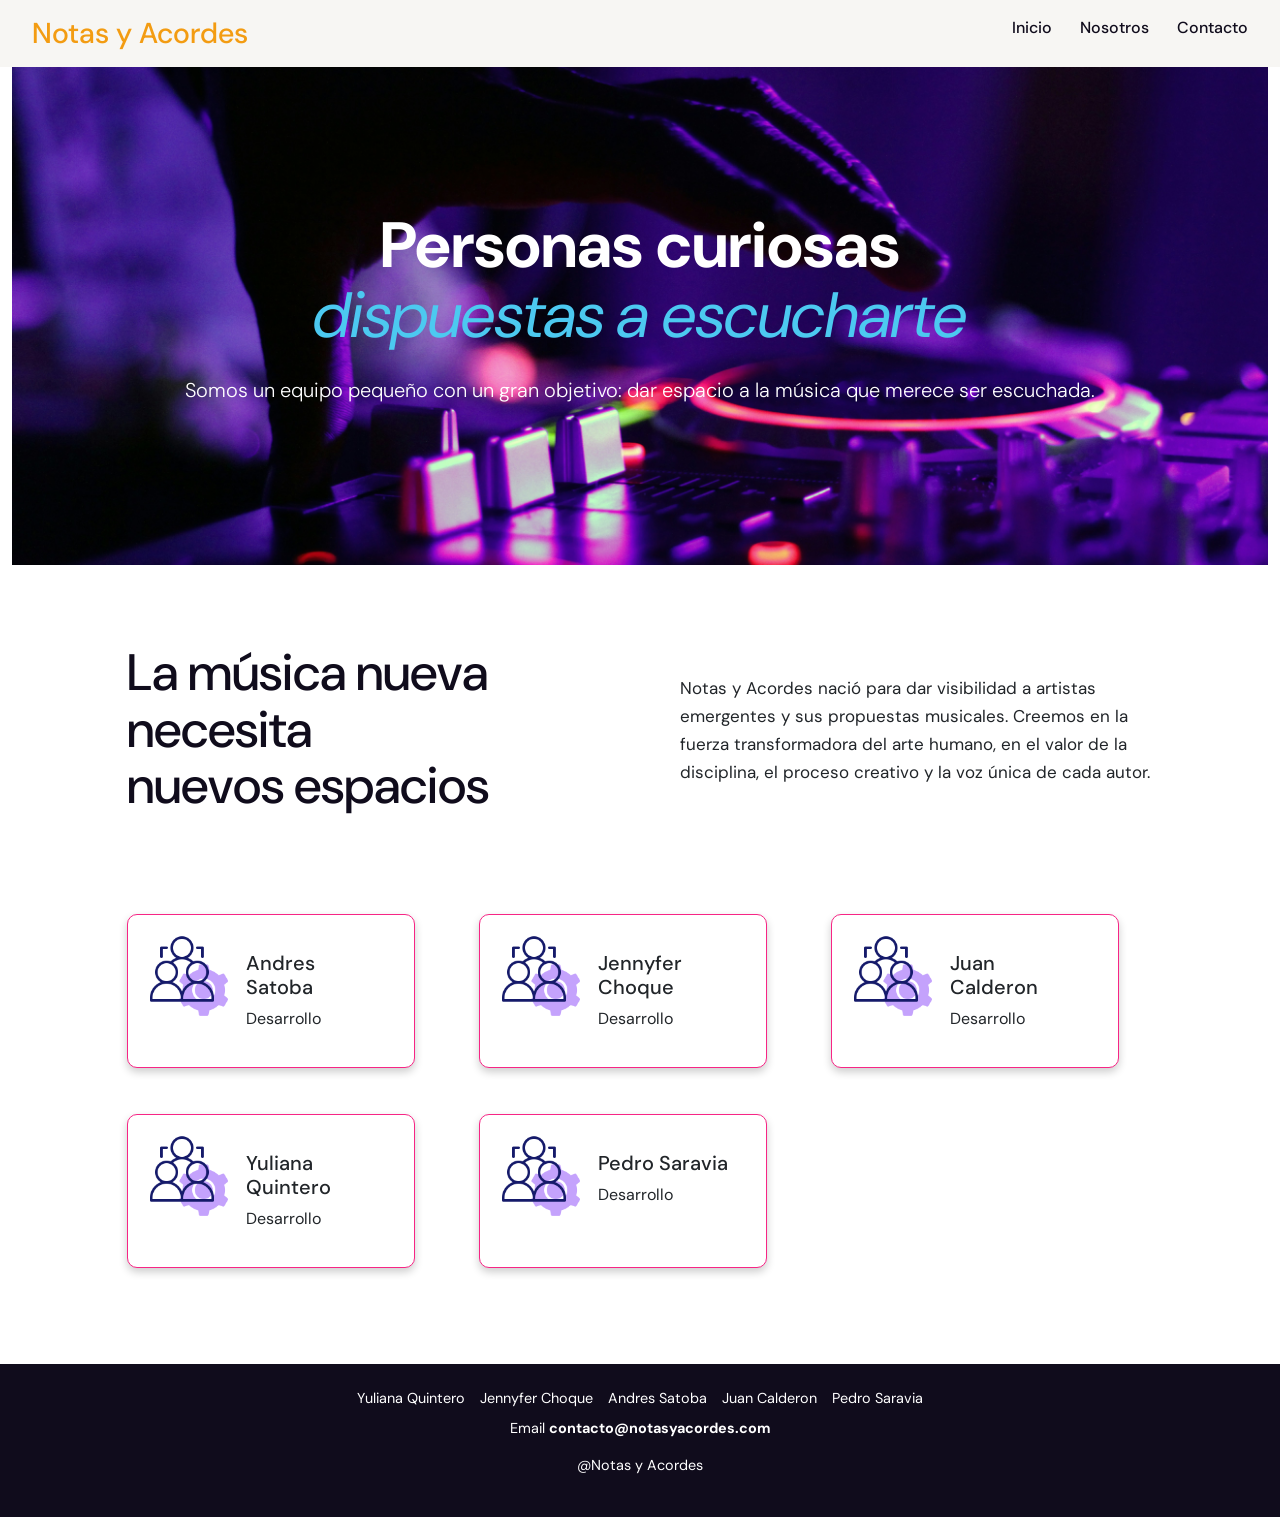
==== pages/About.html @ 83517aec "actualiza cambios seccion nosotros" ====
<!DOCTYPE html>
<html lang="es">

<head>
    <meta charset="UTF-8">
    <meta name="viewport" content="width=device-width, initial-scale=1.0">
    <link href="https://cdn.jsdelivr.net/npm/bootstrap@5.3.8/dist/css/bootstrap.min.css" rel="stylesheet" integrity="sha384-sRIl4kxILFvY47J16cr9ZwB07vP4J8+LH7qKQnuqkuIAvNWLzeN8tE5YBujZqJLB" crossorigin="anonymous">
    <link rel="preconnect" href="https://fonts.googleapis.com">
    <link rel="preconnect" href="https://fonts.gstatic.com" crossorigin>
    <link href="https://fonts.googleapis.com/css2?family=DM+Sans:ital,opsz,wght@0,9..40,100..1000;1,9..40,100..1000&family=Inter:ital,opsz,wght@0,14..32,100..900;1,14..32,100..900&display=swap" rel="stylesheet">
    <link rel="stylesheet" href="/style/about.css">
    <title>Notas y Acordes | Nosotros</title>
</head>

<body>
    <header>
        <h1>Notas y Acordes</h1>
        <nav>
            <a href="../index.html">Inicio</a>
            <a href="About.html">Nosotros</a>
            <a href="Contact.html">Contacto</a>
        </nav>

    </header>

    <main class="container-fluid">

        <section id="container-1" class="position-relative overflow-hidden d-flex align-items-center justify-content-center">

            <img
                src="/img/marcela-laskoski-YrtFlrLo2DQ-unsplash.jpg"
                class="img-fluid w-100 h-100 object-fit-cover position-absolute top-0 start-0" alt="Consola de DJ">
            <div class="position-relative text-white text-center p-4">

                <h2 class="display-4 fw-bold">
                    Personas curiosas <br>
                    <em class="fw-normal">dispuestas a escucharte</em>
                </h2>

                <p class="lead mt-4">
                    Somos un equipo pequeño con un gran objetivo:
                    dar espacio a la música que merece ser escuchada.
                </p>

            </div>

        </section>
        <section id="container-2">
            <div class="container-2-title">

                <h2>
                    La música nueva <br>
                    necesita <br>
                    nuevos espacios
                </h2>

            </div>

            <div>

                <p>
                    Notas y Acordes nació para dar visibilidad a artistas emergentes y sus propuestas musicales.
                    Creemos en la fuerza transformadora del arte humano, en el valor de la disciplina, 
                    el proceso creativo y la voz única de cada autor. 

                </p>

            </div>

        </section>

        <section id="container-cards">
            <div class="card mb-3" style="width: 18rem">
                <div class="row g-0">
                    <div class="col-md-4">
                    <img src="/img/teamwork_4849423.png" class="img-fluid rounded-start" alt="...">
                    </div>
                    <div class="col-md-8">
                    <div class="card-body">
                        <h5 class="card-title">Andres Satoba</h5>
                        <p class="card-text">Desarrollo</p>
                    </div>
                    </div>
                </div>
            </div>

            <div class="card mb-3" style="width: 18rem ">
                <div class="row g-0">
                    <div class="col-md-4">
                    <img src="/img/teamwork_4849423.png" class="img-fluid rounded-start" alt="...">
                    </div>
                    <div class="col-md-8">
                    <div class="card-body">
                        <h5 class="card-title">Jennyfer Choque</h5>
                        <p class="card-text">Desarrollo</p>
                    </div>
                    </div>
                </div>
            </div>

            <div class="card mb-3" style="width: 18rem">
                <div class="row g-0">
                    <div class="col-md-4">
                    <img src="/img/teamwork_4849423.png" class="img-fluid rounded-start" alt="...">
                    </div>
                    <div class="col-md-8">
                    <div class="card-body">
                        <h5 class="card-title">Juan Calderon</h5>
                        <p class="card-text">Desarrollo</p>
                    </div>
                    </div>
                </div>
            </div>

            <div class="card mb-3" style="width: 18rem">
                <div class="row g-0">
                    <div class="col-md-4">
                    <img src="/img/teamwork_4849423.png" class="img-fluid rounded-start" alt="...">
                    </div>
                    <div class="col-md-8">
                    <div class="card-body">
                        <h5 class="card-title">Yuliana Quintero</h5>
                        <p class="card-text">Desarrollo</p>
                    </div>
                    </div>
                </div>
            </div>

            <div class="card mb-3" style="width: 18rem">
                <div class="row g-0">
                    <div class="col-md-4">
                    <img src="/img/teamwork_4849423.png" class="img-fluid rounded-start" alt="...">
                    </div>
                    <div class="col-md-8">
                    <div class="card-body">
                        <h5 class="card-title">Pedro Saravia</h5>
                        <p class="card-text">Desarrollo</p>
                    </div>
                    </div>
                </div>
            </div>
        </section>

    </main>

    <footer>
        <ul>
            <li>Yuliana Quintero</li>
            <li>Jennyfer Choque</li>
            <li>Andres Satoba</li>
            <li>Juan Calderon</li>
            <li>Pedro Saravia</li>
        </ul>

        <p>
            Email
            <strong>contacto@notasyacordes.com</strong>
        </p>

        <p>
            @Notas y Acordes
        </p>

    </footer>

</body>

</html>
---- style/about.css ----
:root {

    --neon-pink: #f72585;
    --vivid-royal: #3a0ca3;
    --sky-aqua: #4cc9f0;
    --ink: #100c1c;
    --line: rgba(16, 12, 28, 0.14);
}


* {
    box-sizing: border-box;
}

body {
    min-height: 75vh;
    min-width: 320px;
    margin: 0;
    font-family:"DM Sans", sans-serif;
}

header {
    background: rgba(247, 245, 242, 0.9);
    padding: 1rem 2rem;
    display: flex;
    justify-content: space-between;
    position: sticky;
    top: 0;
    z-index: 100;
}

header h1 {
    margin: 0;
    font-size: 1.8rem;
    color: #f39c12;
}

nav a {
    color: var(--ink);
    text-decoration: none;
    margin-left: 1.5rem;
    font-weight: 500;
    transition: color 0.3s ease;
}

nav a:hover {
    color: var(--neon-pink);
}


nav a:focus-visible {
    outline: 2px solid var(--neon-pink);
    outline-offset: 4px;
}

#container-1 {
    display: flex;
    flex-direction: column;
    justify-content: center;
    padding: 120px clamp(24px, 9vw, 145px);
    background-color: var(--vivid-royal);
}

#container-1 h2 {
    margin-top: 0;
    font-size: clamp(2rem, 5vw, 4rem);
    line-height: 1.1;
}

#container-1 h2 em {
    color: var(--sky-aqua);
}

#container-2 {
    display: grid;
    grid-template-columns: 1fr 1fr;
    gap: 80px;
    padding: 80px clamp(24px, 9vw, 145px);
    margin-bottom: 20px;
    align-items: center;
}

#container-2 h2 {
    margin: 0;
    color: var(--ink);
    font-size: clamp(2rem, 4vw, 3.5rem);
    line-height: 1.1;
}

#container-2 p {
    max-width: 650px;
    margin: 0;
    font-size: 17px;
    line-height: 1.65;
}

#container-cards {
    display: grid;
    grid-template-columns: repeat(3, 1fr);
    gap: 30px;
    padding: 0 clamp(24px, 9vw, 145px);
    margin-bottom: 80px;
}

.card {
    border-radius: 10px;
    border-color: var(--neon-pink);
    box-shadow: 0 4px 8px rgba(0, 0, 0, 0.2);
    padding: 20px;
    width: 100%;
}


footer {
    background-color: var(--ink);
    text-align: center;
    padding: 1.5rem;
    font-size: 0.9rem;
    color: #ffffff;
}


footer ul {
    list-style: none;
    padding: 0;
    margin: 0 0 0.5rem;
    display: flex;
    justify-content: center;
    flex-wrap: wrap;
    gap: 15px;
}


@media (max-width: 900px) {


    #container-cards {
        grid-template-columns: repeat(2, 1fr);
    }


    #container-2 {
        gap: 40px;
    }
}


@media (max-width: 600px) {


    header {
        flex-direction: column;

        align-items: center;

        gap: 1rem;

        padding: 1rem;
    }


    nav a {
        margin-left: 0.5rem;
        margin-right: 0.5rem;
    }

   
    #container-2 {
        grid-template-columns: 1fr;

        gap: 30px;

        padding-top: 60px;
        padding-bottom: 60px;
    }

    #container-cards {
        grid-template-columns: 1fr;
        padding-left: 24px;
        padding-right: 24px;
    }

    #container-1 {
        padding-top: 80px;
        padding-bottom: 80px;
    }

    footer ul {
        flex-direction: column;
        align-items: center;
        gap: 8px;
    }
}
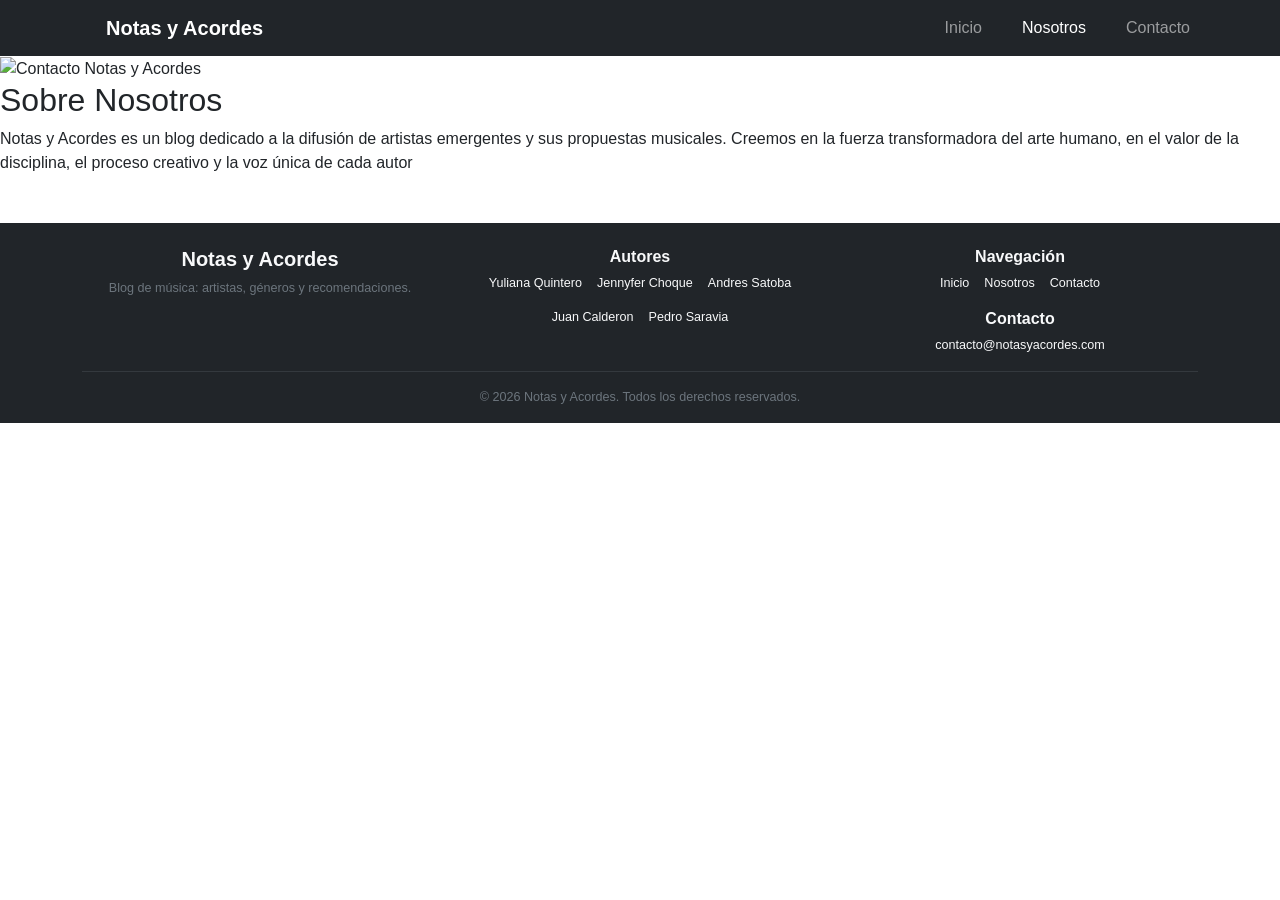
==== commit 183a1bc8: "Navbar y footer con Bootstrap en las tres paginas" ====
--- a/pages/About.html
+++ b/pages/About.html
@@ -1,169 +1,96 @@
 <!DOCTYPE html>
-<html lang="es">
+<html lang="en">
 
 <head>
     <meta charset="UTF-8">
     <meta name="viewport" content="width=device-width, initial-scale=1.0">
-    <link href="https://cdn.jsdelivr.net/npm/bootstrap@5.3.8/dist/css/bootstrap.min.css" rel="stylesheet" integrity="sha384-sRIl4kxILFvY47J16cr9ZwB07vP4J8+LH7qKQnuqkuIAvNWLzeN8tE5YBujZqJLB" crossorigin="anonymous">
-    <link rel="preconnect" href="https://fonts.googleapis.com">
-    <link rel="preconnect" href="https://fonts.gstatic.com" crossorigin>
-    <link href="https://fonts.googleapis.com/css2?family=DM+Sans:ital,opsz,wght@0,9..40,100..1000;1,9..40,100..1000&family=Inter:ital,opsz,wght@0,14..32,100..900;1,14..32,100..900&display=swap" rel="stylesheet">
-    <link rel="stylesheet" href="/style/about.css">
+    <link href="https://cdn.jsdelivr.net/npm/bootstrap@5.3.8/dist/css/bootstrap.min.css" rel="stylesheet"
+        integrity="sha384-sRIl4kxILFvY47J16cr9ZwB07vP4J8+LH7qKQnuqkuIAvNWLzeN8tE5YBujZqJLB" crossorigin="anonymous">
+    <link rel="stylesheet" href="../style/about.css">
     <title>Notas y Acordes | Nosotros</title>
 </head>
 
 <body>
-    <header>
-        <h1>Notas y Acordes</h1>
-        <nav>
-            <a href="../index.html">Inicio</a>
-            <a href="About.html">Nosotros</a>
-            <a href="Contact.html">Contacto</a>
-        </nav>
+    <nav class="navbar navbar-expand-lg navbar-dark bg-dark sticky-top">
+        <div class="container">
 
-    </header>
+            <a class="navbar-brand fw-bold" href="../index.html">Notas y Acordes</a>
 
-    <main class="container-fluid">
+            <button class="navbar-toggler" type="button" data-bs-toggle="collapse" data-bs-target="#menu"
+                aria-controls="menu" aria-expanded="false" aria-label="Abrir menú">
+                <span class="navbar-toggler-icon"></span>
+            </button>
 
-        <section id="container-1" class="position-relative overflow-hidden d-flex align-items-center justify-content-center">
-
-            <img
-                src="/img/marcela-laskoski-YrtFlrLo2DQ-unsplash.jpg"
-                class="img-fluid w-100 h-100 object-fit-cover position-absolute top-0 start-0" alt="Consola de DJ">
-            <div class="position-relative text-white text-center p-4">
-
-                <h2 class="display-4 fw-bold">
-                    Personas curiosas <br>
-                    <em class="fw-normal">dispuestas a escucharte</em>
-                </h2>
-
-                <p class="lead mt-4">
-                    Somos un equipo pequeño con un gran objetivo:
-                    dar espacio a la música que merece ser escuchada.
-                </p>
-
+            <div class="collapse navbar-collapse" id="menu">
+                <ul class="navbar-nav ms-auto">
+                    <li class="nav-item"><a class="nav-link" href="../index.html">Inicio</a></li>
+                    <li class="nav-item"><a class="nav-link active" href="About.html">Nosotros</a></li>
+                    <li class="nav-item"><a class="nav-link" href="Contact.html">Contacto</a></li>
+                </ul>
             </div>
 
-        </section>
-        <section id="container-2">
-            <div class="container-2-title">
+        </div>
+    </nav>
+<main>
+        <section class="contact-card">
+            <img src="https://images.unsplash.com/photo-1511671782779-c97d3d27a1d4?auto=format&fit=crop&w=800&q=80"
+                alt="Contacto Notas y Acordes">
 
-                <h2>
-                    La música nueva <br>
-                    necesita <br>
-                    nuevos espacios
-                </h2>
+            <div class="contact-content">
+                <h2>Sobre Nosotros</h2>
+                <p>Notas y Acordes es un blog dedicado a la difusión de artistas emergentes y sus propuestas musicales.
+                    Creemos en la fuerza transformadora del arte humano, en el valor de la disciplina, el proceso
+                    creativo y la voz única de cada autor</p>
 
-            </div>
-
-            <div>
-
-                <p>
-                    Notas y Acordes nació para dar visibilidad a artistas emergentes y sus propuestas musicales.
-                    Creemos en la fuerza transformadora del arte humano, en el valor de la disciplina, 
-                    el proceso creativo y la voz única de cada autor. 
-
-                </p>
-
-            </div>
-
-        </section>
-
-        <section id="container-cards">
-            <div class="card mb-3" style="width: 18rem">
-                <div class="row g-0">
-                    <div class="col-md-4">
-                    <img src="/img/teamwork_4849423.png" class="img-fluid rounded-start" alt="...">
-                    </div>
-                    <div class="col-md-8">
-                    <div class="card-body">
-                        <h5 class="card-title">Andres Satoba</h5>
-                        <p class="card-text">Desarrollo</p>
-                    </div>
-                    </div>
-                </div>
-            </div>
-
-            <div class="card mb-3" style="width: 18rem ">
-                <div class="row g-0">
-                    <div class="col-md-4">
-                    <img src="/img/teamwork_4849423.png" class="img-fluid rounded-start" alt="...">
-                    </div>
-                    <div class="col-md-8">
-                    <div class="card-body">
-                        <h5 class="card-title">Jennyfer Choque</h5>
-                        <p class="card-text">Desarrollo</p>
-                    </div>
-                    </div>
-                </div>
-            </div>
-
-            <div class="card mb-3" style="width: 18rem">
-                <div class="row g-0">
-                    <div class="col-md-4">
-                    <img src="/img/teamwork_4849423.png" class="img-fluid rounded-start" alt="...">
-                    </div>
-                    <div class="col-md-8">
-                    <div class="card-body">
-                        <h5 class="card-title">Juan Calderon</h5>
-                        <p class="card-text">Desarrollo</p>
-                    </div>
-                    </div>
-                </div>
-            </div>
-
-            <div class="card mb-3" style="width: 18rem">
-                <div class="row g-0">
-                    <div class="col-md-4">
-                    <img src="/img/teamwork_4849423.png" class="img-fluid rounded-start" alt="...">
-                    </div>
-                    <div class="col-md-8">
-                    <div class="card-body">
-                        <h5 class="card-title">Yuliana Quintero</h5>
-                        <p class="card-text">Desarrollo</p>
-                    </div>
-                    </div>
-                </div>
-            </div>
-
-            <div class="card mb-3" style="width: 18rem">
-                <div class="row g-0">
-                    <div class="col-md-4">
-                    <img src="/img/teamwork_4849423.png" class="img-fluid rounded-start" alt="...">
-                    </div>
-                    <div class="col-md-8">
-                    <div class="card-body">
-                        <h5 class="card-title">Pedro Saravia</h5>
-                        <p class="card-text">Desarrollo</p>
-                    </div>
-                    </div>
-                </div>
             </div>
         </section>
 
     </main>
 
-    <footer>
-        <ul>
-            <li>Yuliana Quintero</li>
-            <li>Jennyfer Choque</li>
-            <li>Andres Satoba</li>
-            <li>Juan Calderon</li>
-            <li>Pedro Saravia</li>
-        </ul>
+    <footer class="bg-dark text-light mt-5 pt-4 pb-3">
+        <div class="container">
+            <div class="row gy-4">
 
-        <p>
-            Email
-            <strong>contacto@notasyacordes.com</strong>
-        </p>
+                <div class="col-md-4">
+                    <h5 class="fw-bold">Notas y Acordes</h5>
+                    <p class="small text-secondary mb-0">
+                        Blog de música: artistas, géneros y recomendaciones.
+                    </p>
+                </div>
 
-        <p>
-            @Notas y Acordes
-        </p>
+                <div class="col-md-4">
+                    <h6 class="fw-bold">Autores</h6>
+                    <ul class="list-unstyled small mb-0">
+                        <li>Yuliana Quintero</li>
+                        <li>Jennyfer Choque</li>
+                        <li>Andres Satoba</li>
+                        <li>Juan Calderon</li>
+                        <li>Pedro Saravia</li>
+                    </ul>
+                </div>
 
+                <div class="col-md-4">
+                    <h6 class="fw-bold">Navegación</h6>
+                    <ul class="list-unstyled small mb-3">
+                        <li><a class="link-light text-decoration-none" href="../index.html">Inicio</a></li>
+                        <li><a class="link-light text-decoration-none" href="About.html">Nosotros</a></li>
+                        <li><a class="link-light text-decoration-none" href="Contact.html">Contacto</a></li>
+                    </ul>
+                    <h6 class="fw-bold">Contacto</h6>
+                    <p class="small mb-0">contacto@notasyacordes.com</p>
+                </div>
+
+            </div>
+
+            <hr class="border-secondary">
+            <p class="text-center small text-secondary mb-0">
+                &copy; 2026 Notas y Acordes. Todos los derechos reservados.
+            </p>
+        </div>
     </footer>
-
+<script src="https://cdn.jsdelivr.net/npm/bootstrap@5.3.8/dist/js/bootstrap.bundle.min.js"
+        integrity="sha384-FKyoEForCGlyvwx9Hj09JcYn3nv7wiPVlz7YYwJrWVcXK/BmnVDxM+D2scQbITxI"
+        crossorigin="anonymous"></script>
 </body>
 
-</html>
-
+</html>
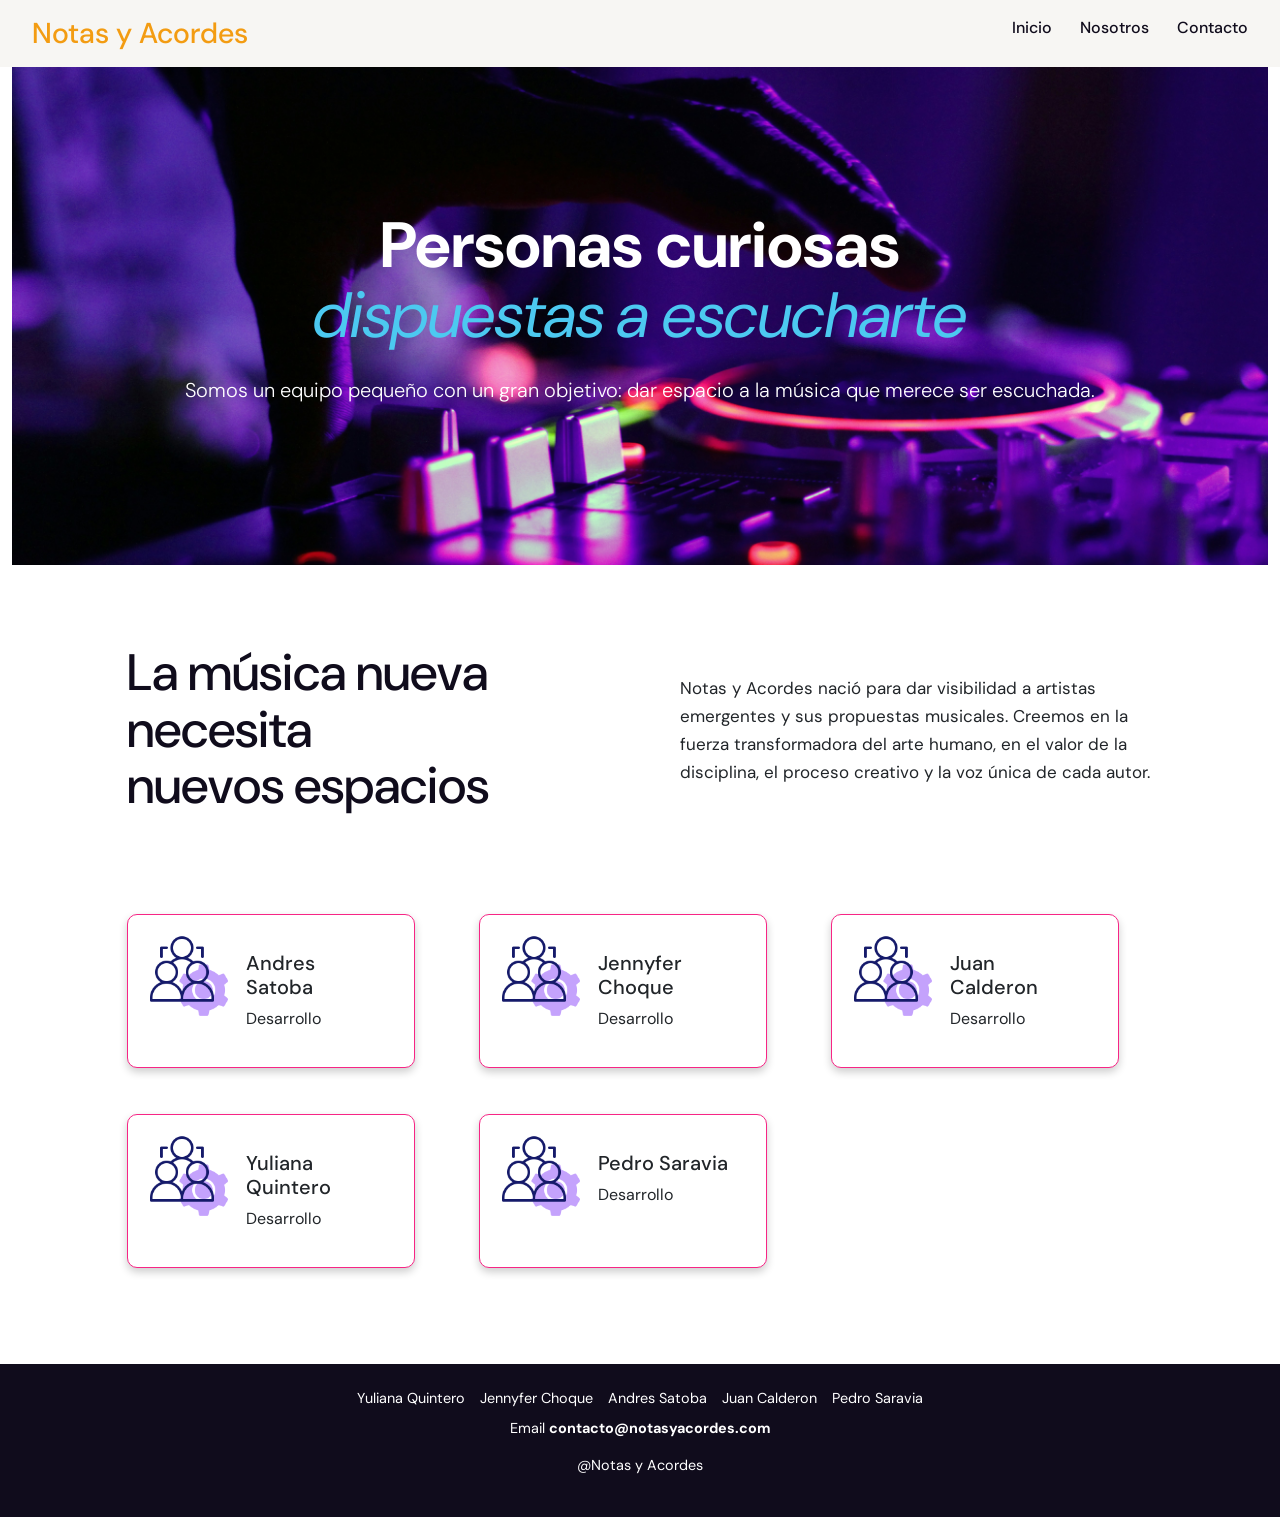
==== commit d226a82c: "Merge branch 'main' into pedro-saravia" ====
--- a/pages/About.html
+++ b/pages/About.html
@@ -1,96 +1,169 @@
 <!DOCTYPE html>
-<html lang="en">
+<html lang="es">
 
 <head>
     <meta charset="UTF-8">
     <meta name="viewport" content="width=device-width, initial-scale=1.0">
-    <link href="https://cdn.jsdelivr.net/npm/bootstrap@5.3.8/dist/css/bootstrap.min.css" rel="stylesheet"
-        integrity="sha384-sRIl4kxILFvY47J16cr9ZwB07vP4J8+LH7qKQnuqkuIAvNWLzeN8tE5YBujZqJLB" crossorigin="anonymous">
-    <link rel="stylesheet" href="../style/about.css">
+    <link href="https://cdn.jsdelivr.net/npm/bootstrap@5.3.8/dist/css/bootstrap.min.css" rel="stylesheet" integrity="sha384-sRIl4kxILFvY47J16cr9ZwB07vP4J8+LH7qKQnuqkuIAvNWLzeN8tE5YBujZqJLB" crossorigin="anonymous">
+    <link rel="preconnect" href="https://fonts.googleapis.com">
+    <link rel="preconnect" href="https://fonts.gstatic.com" crossorigin>
+    <link href="https://fonts.googleapis.com/css2?family=DM+Sans:ital,opsz,wght@0,9..40,100..1000;1,9..40,100..1000&family=Inter:ital,opsz,wght@0,14..32,100..900;1,14..32,100..900&display=swap" rel="stylesheet">
+    <link rel="stylesheet" href="/style/about.css">
     <title>Notas y Acordes | Nosotros</title>
 </head>
 
 <body>
-    <nav class="navbar navbar-expand-lg navbar-dark bg-dark sticky-top">
-        <div class="container">
+    <header>
+        <h1>Notas y Acordes</h1>
+        <nav>
+            <a href="../index.html">Inicio</a>
+            <a href="About.html">Nosotros</a>
+            <a href="Contact.html">Contacto</a>
+        </nav>
 
-            <a class="navbar-brand fw-bold" href="../index.html">Notas y Acordes</a>
+    </header>
 
-            <button class="navbar-toggler" type="button" data-bs-toggle="collapse" data-bs-target="#menu"
-                aria-controls="menu" aria-expanded="false" aria-label="Abrir menú">
-                <span class="navbar-toggler-icon"></span>
-            </button>
+    <main class="container-fluid">
 
-            <div class="collapse navbar-collapse" id="menu">
-                <ul class="navbar-nav ms-auto">
-                    <li class="nav-item"><a class="nav-link" href="../index.html">Inicio</a></li>
-                    <li class="nav-item"><a class="nav-link active" href="About.html">Nosotros</a></li>
-                    <li class="nav-item"><a class="nav-link" href="Contact.html">Contacto</a></li>
-                </ul>
+        <section id="container-1" class="position-relative overflow-hidden d-flex align-items-center justify-content-center">
+
+            <img
+                src="/img/marcela-laskoski-YrtFlrLo2DQ-unsplash.jpg"
+                class="img-fluid w-100 h-100 object-fit-cover position-absolute top-0 start-0" alt="Consola de DJ">
+            <div class="position-relative text-white text-center p-4">
+
+                <h2 class="display-4 fw-bold">
+                    Personas curiosas <br>
+                    <em class="fw-normal">dispuestas a escucharte</em>
+                </h2>
+
+                <p class="lead mt-4">
+                    Somos un equipo pequeño con un gran objetivo:
+                    dar espacio a la música que merece ser escuchada.
+                </p>
+
             </div>
 
-        </div>
-    </nav>
-<main>
-        <section class="contact-card">
-            <img src="https://images.unsplash.com/photo-1511671782779-c97d3d27a1d4?auto=format&fit=crop&w=800&q=80"
-                alt="Contacto Notas y Acordes">
+        </section>
+        <section id="container-2">
+            <div class="container-2-title">
 
-            <div class="contact-content">
-                <h2>Sobre Nosotros</h2>
-                <p>Notas y Acordes es un blog dedicado a la difusión de artistas emergentes y sus propuestas musicales.
-                    Creemos en la fuerza transformadora del arte humano, en el valor de la disciplina, el proceso
-                    creativo y la voz única de cada autor</p>
+                <h2>
+                    La música nueva <br>
+                    necesita <br>
+                    nuevos espacios
+                </h2>
 
+            </div>
+
+            <div>
+
+                <p>
+                    Notas y Acordes nació para dar visibilidad a artistas emergentes y sus propuestas musicales.
+                    Creemos en la fuerza transformadora del arte humano, en el valor de la disciplina, 
+                    el proceso creativo y la voz única de cada autor. 
+
+                </p>
+
+            </div>
+
+        </section>
+
+        <section id="container-cards">
+            <div class="card mb-3" style="width: 18rem">
+                <div class="row g-0">
+                    <div class="col-md-4">
+                    <img src="/img/teamwork_4849423.png" class="img-fluid rounded-start" alt="...">
+                    </div>
+                    <div class="col-md-8">
+                    <div class="card-body">
+                        <h5 class="card-title">Andres Satoba</h5>
+                        <p class="card-text">Desarrollo</p>
+                    </div>
+                    </div>
+                </div>
+            </div>
+
+            <div class="card mb-3" style="width: 18rem ">
+                <div class="row g-0">
+                    <div class="col-md-4">
+                    <img src="/img/teamwork_4849423.png" class="img-fluid rounded-start" alt="...">
+                    </div>
+                    <div class="col-md-8">
+                    <div class="card-body">
+                        <h5 class="card-title">Jennyfer Choque</h5>
+                        <p class="card-text">Desarrollo</p>
+                    </div>
+                    </div>
+                </div>
+            </div>
+
+            <div class="card mb-3" style="width: 18rem">
+                <div class="row g-0">
+                    <div class="col-md-4">
+                    <img src="/img/teamwork_4849423.png" class="img-fluid rounded-start" alt="...">
+                    </div>
+                    <div class="col-md-8">
+                    <div class="card-body">
+                        <h5 class="card-title">Juan Calderon</h5>
+                        <p class="card-text">Desarrollo</p>
+                    </div>
+                    </div>
+                </div>
+            </div>
+
+            <div class="card mb-3" style="width: 18rem">
+                <div class="row g-0">
+                    <div class="col-md-4">
+                    <img src="/img/teamwork_4849423.png" class="img-fluid rounded-start" alt="...">
+                    </div>
+                    <div class="col-md-8">
+                    <div class="card-body">
+                        <h5 class="card-title">Yuliana Quintero</h5>
+                        <p class="card-text">Desarrollo</p>
+                    </div>
+                    </div>
+                </div>
+            </div>
+
+            <div class="card mb-3" style="width: 18rem">
+                <div class="row g-0">
+                    <div class="col-md-4">
+                    <img src="/img/teamwork_4849423.png" class="img-fluid rounded-start" alt="...">
+                    </div>
+                    <div class="col-md-8">
+                    <div class="card-body">
+                        <h5 class="card-title">Pedro Saravia</h5>
+                        <p class="card-text">Desarrollo</p>
+                    </div>
+                    </div>
+                </div>
             </div>
         </section>
 
     </main>
 
-    <footer class="bg-dark text-light mt-5 pt-4 pb-3">
-        <div class="container">
-            <div class="row gy-4">
+    <footer>
+        <ul>
+            <li>Yuliana Quintero</li>
+            <li>Jennyfer Choque</li>
+            <li>Andres Satoba</li>
+            <li>Juan Calderon</li>
+            <li>Pedro Saravia</li>
+        </ul>
 
-                <div class="col-md-4">
-                    <h5 class="fw-bold">Notas y Acordes</h5>
-                    <p class="small text-secondary mb-0">
-                        Blog de música: artistas, géneros y recomendaciones.
-                    </p>
-                </div>
+        <p>
+            Email
+            <strong>contacto@notasyacordes.com</strong>
+        </p>
 
-                <div class="col-md-4">
-                    <h6 class="fw-bold">Autores</h6>
-                    <ul class="list-unstyled small mb-0">
-                        <li>Yuliana Quintero</li>
-                        <li>Jennyfer Choque</li>
-                        <li>Andres Satoba</li>
-                        <li>Juan Calderon</li>
-                        <li>Pedro Saravia</li>
-                    </ul>
-                </div>
+        <p>
+            @Notas y Acordes
+        </p>
 
-                <div class="col-md-4">
-                    <h6 class="fw-bold">Navegación</h6>
-                    <ul class="list-unstyled small mb-3">
-                        <li><a class="link-light text-decoration-none" href="../index.html">Inicio</a></li>
-                        <li><a class="link-light text-decoration-none" href="About.html">Nosotros</a></li>
-                        <li><a class="link-light text-decoration-none" href="Contact.html">Contacto</a></li>
-                    </ul>
-                    <h6 class="fw-bold">Contacto</h6>
-                    <p class="small mb-0">contacto@notasyacordes.com</p>
-                </div>
+    </footer>
 
-            </div>
-
-            <hr class="border-secondary">
-            <p class="text-center small text-secondary mb-0">
-                &copy; 2026 Notas y Acordes. Todos los derechos reservados.
-            </p>
-        </div>
-    </footer>
-<script src="https://cdn.jsdelivr.net/npm/bootstrap@5.3.8/dist/js/bootstrap.bundle.min.js"
-        integrity="sha384-FKyoEForCGlyvwx9Hj09JcYn3nv7wiPVlz7YYwJrWVcXK/BmnVDxM+D2scQbITxI"
-        crossorigin="anonymous"></script>
 </body>
 
-</html>+</html>
+
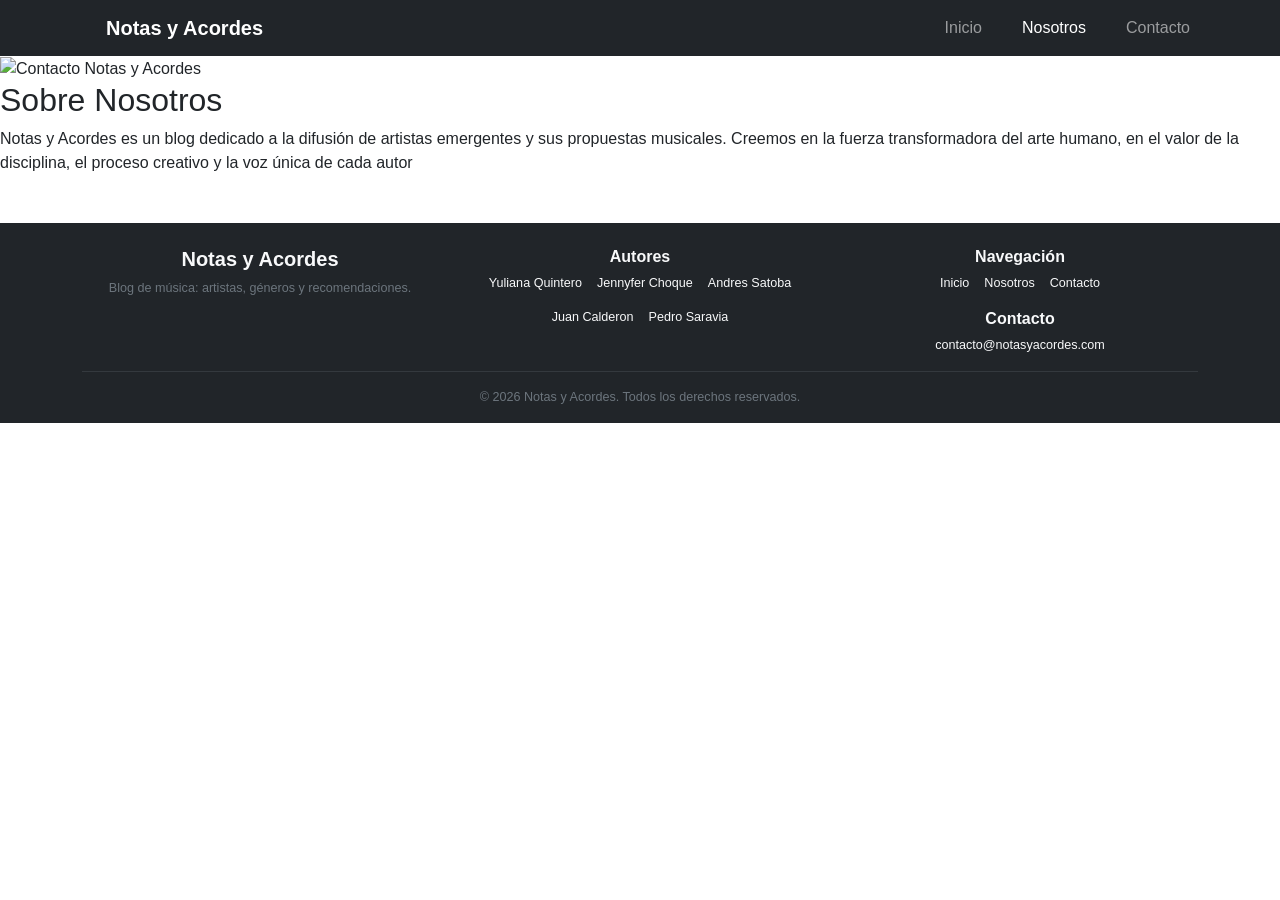
==== commit fe36ea1d: "Merge branch 'main' into jennyfer-style-index" ====
--- a/pages/About.html
+++ b/pages/About.html
@@ -4,165 +4,93 @@
 <head>
     <meta charset="UTF-8">
     <meta name="viewport" content="width=device-width, initial-scale=1.0">
-    <link href="https://cdn.jsdelivr.net/npm/bootstrap@5.3.8/dist/css/bootstrap.min.css" rel="stylesheet" integrity="sha384-sRIl4kxILFvY47J16cr9ZwB07vP4J8+LH7qKQnuqkuIAvNWLzeN8tE5YBujZqJLB" crossorigin="anonymous">
-    <link rel="preconnect" href="https://fonts.googleapis.com">
-    <link rel="preconnect" href="https://fonts.gstatic.com" crossorigin>
-    <link href="https://fonts.googleapis.com/css2?family=DM+Sans:ital,opsz,wght@0,9..40,100..1000;1,9..40,100..1000&family=Inter:ital,opsz,wght@0,14..32,100..900;1,14..32,100..900&display=swap" rel="stylesheet">
-    <link rel="stylesheet" href="/style/about.css">
+    <link href="https://cdn.jsdelivr.net/npm/bootstrap@5.3.8/dist/css/bootstrap.min.css" rel="stylesheet"
+        integrity="sha384-sRIl4kxILFvY47J16cr9ZwB07vP4J8+LH7qKQnuqkuIAvNWLzeN8tE5YBujZqJLB" crossorigin="anonymous">
+    <link rel="stylesheet" href="../style/about.css">
     <title>Notas y Acordes | Nosotros</title>
 </head>
 
 <body>
-    <header>
-        <h1>Notas y Acordes</h1>
-        <nav>
-            <a href="../index.html">Inicio</a>
-            <a href="About.html">Nosotros</a>
-            <a href="Contact.html">Contacto</a>
-        </nav>
+    <nav class="navbar navbar-expand-lg navbar-dark bg-dark sticky-top">
+        <div class="container">
 
-    </header>
+            <a class="navbar-brand fw-bold" href="../index.html">Notas y Acordes</a>
 
-    <main class="container-fluid">
+            <button class="navbar-toggler" type="button" data-bs-toggle="collapse" data-bs-target="#menu"
+                aria-controls="menu" aria-expanded="false" aria-label="Abrir menú">
+                <span class="navbar-toggler-icon"></span>
+            </button>
 
-        <section id="container-1" class="position-relative overflow-hidden d-flex align-items-center justify-content-center">
-
-            <img
-                src="/img/marcela-laskoski-YrtFlrLo2DQ-unsplash.jpg"
-                class="img-fluid w-100 h-100 object-fit-cover position-absolute top-0 start-0" alt="Consola de DJ">
-            <div class="position-relative text-white text-center p-4">
-
-                <h2 class="display-4 fw-bold">
-                    Personas curiosas <br>
-                    <em class="fw-normal">dispuestas a escucharte</em>
-                </h2>
-
-                <p class="lead mt-4">
-                    Somos un equipo pequeño con un gran objetivo:
-                    dar espacio a la música que merece ser escuchada.
-                </p>
-
+            <div class="collapse navbar-collapse" id="menu">
+                <ul class="navbar-nav ms-auto">
+                    <li class="nav-item"><a class="nav-link" href="../index.html">Inicio</a></li>
+                    <li class="nav-item"><a class="nav-link active" href="About.html">Nosotros</a></li>
+                    <li class="nav-item"><a class="nav-link" href="Contact.html">Contacto</a></li>
+                </ul>
             </div>
 
-        </section>
-        <section id="container-2">
-            <div class="container-2-title">
+        </div>
+    </nav>
+<main>
+        <section class="contact-card">
+            <img src="https://images.unsplash.com/photo-1511671782779-c97d3d27a1d4?auto=format&fit=crop&w=800&q=80"
+                alt="Contacto Notas y Acordes">
 
-                <h2>
-                    La música nueva <br>
-                    necesita <br>
-                    nuevos espacios
-                </h2>
+            <div class="contact-content">
+                <h2>Sobre Nosotros</h2>
+                <p>Notas y Acordes es un blog dedicado a la difusión de artistas emergentes y sus propuestas musicales.
+                    Creemos en la fuerza transformadora del arte humano, en el valor de la disciplina, el proceso
+                    creativo y la voz única de cada autor</p>
 
-            </div>
-
-            <div>
-
-                <p>
-                    Notas y Acordes nació para dar visibilidad a artistas emergentes y sus propuestas musicales.
-                    Creemos en la fuerza transformadora del arte humano, en el valor de la disciplina, 
-                    el proceso creativo y la voz única de cada autor. 
-
-                </p>
-
-            </div>
-
-        </section>
-
-        <section id="container-cards">
-            <div class="card mb-3" style="width: 18rem">
-                <div class="row g-0">
-                    <div class="col-md-4">
-                    <img src="/img/teamwork_4849423.png" class="img-fluid rounded-start" alt="...">
-                    </div>
-                    <div class="col-md-8">
-                    <div class="card-body">
-                        <h5 class="card-title">Andres Satoba</h5>
-                        <p class="card-text">Desarrollo</p>
-                    </div>
-                    </div>
-                </div>
-            </div>
-
-            <div class="card mb-3" style="width: 18rem ">
-                <div class="row g-0">
-                    <div class="col-md-4">
-                    <img src="/img/teamwork_4849423.png" class="img-fluid rounded-start" alt="...">
-                    </div>
-                    <div class="col-md-8">
-                    <div class="card-body">
-                        <h5 class="card-title">Jennyfer Choque</h5>
-                        <p class="card-text">Desarrollo</p>
-                    </div>
-                    </div>
-                </div>
-            </div>
-
-            <div class="card mb-3" style="width: 18rem">
-                <div class="row g-0">
-                    <div class="col-md-4">
-                    <img src="/img/teamwork_4849423.png" class="img-fluid rounded-start" alt="...">
-                    </div>
-                    <div class="col-md-8">
-                    <div class="card-body">
-                        <h5 class="card-title">Juan Calderon</h5>
-                        <p class="card-text">Desarrollo</p>
-                    </div>
-                    </div>
-                </div>
-            </div>
-
-            <div class="card mb-3" style="width: 18rem">
-                <div class="row g-0">
-                    <div class="col-md-4">
-                    <img src="/img/teamwork_4849423.png" class="img-fluid rounded-start" alt="...">
-                    </div>
-                    <div class="col-md-8">
-                    <div class="card-body">
-                        <h5 class="card-title">Yuliana Quintero</h5>
-                        <p class="card-text">Desarrollo</p>
-                    </div>
-                    </div>
-                </div>
-            </div>
-
-            <div class="card mb-3" style="width: 18rem">
-                <div class="row g-0">
-                    <div class="col-md-4">
-                    <img src="/img/teamwork_4849423.png" class="img-fluid rounded-start" alt="...">
-                    </div>
-                    <div class="col-md-8">
-                    <div class="card-body">
-                        <h5 class="card-title">Pedro Saravia</h5>
-                        <p class="card-text">Desarrollo</p>
-                    </div>
-                    </div>
-                </div>
             </div>
         </section>
 
     </main>
 
-    <footer>
-        <ul>
-            <li>Yuliana Quintero</li>
-            <li>Jennyfer Choque</li>
-            <li>Andres Satoba</li>
-            <li>Juan Calderon</li>
-            <li>Pedro Saravia</li>
-        </ul>
+    <footer class="bg-dark text-light mt-5 pt-4 pb-3">
+        <div class="container">
+            <div class="row gy-4">
 
-        <p>
-            Email
-            <strong>contacto@notasyacordes.com</strong>
-        </p>
+                <div class="col-md-4">
+                    <h5 class="fw-bold">Notas y Acordes</h5>
+                    <p class="small text-secondary mb-0">
+                        Blog de música: artistas, géneros y recomendaciones.
+                    </p>
+                </div>
 
-        <p>
-            @Notas y Acordes
-        </p>
+                <div class="col-md-4">
+                    <h6 class="fw-bold">Autores</h6>
+                    <ul class="list-unstyled small mb-0">
+                        <li>Yuliana Quintero</li>
+                        <li>Jennyfer Choque</li>
+                        <li>Andres Satoba</li>
+                        <li>Juan Calderon</li>
+                        <li>Pedro Saravia</li>
+                    </ul>
+                </div>
 
+                <div class="col-md-4">
+                    <h6 class="fw-bold">Navegación</h6>
+                    <ul class="list-unstyled small mb-3">
+                        <li><a class="link-light text-decoration-none" href="../index.html">Inicio</a></li>
+                        <li><a class="link-light text-decoration-none" href="About.html">Nosotros</a></li>
+                        <li><a class="link-light text-decoration-none" href="Contact.html">Contacto</a></li>
+                    </ul>
+                    <h6 class="fw-bold">Contacto</h6>
+                    <p class="small mb-0">contacto@notasyacordes.com</p>
+                </div>
+
+            </div>
+
+            <hr class="border-secondary">
+            <p class="text-center small text-secondary mb-0">
+                &copy; 2026 Notas y Acordes. Todos los derechos reservados.
+            </p>
+        </div>
     </footer>
-
+<script src="https://cdn.jsdelivr.net/npm/bootstrap@5.3.8/dist/js/bootstrap.bundle.min.js"
+        integrity="sha384-FKyoEForCGlyvwx9Hj09JcYn3nv7wiPVlz7YYwJrWVcXK/BmnVDxM+D2scQbITxI"
+        crossorigin="anonymous"></script>
 </body>
 
 </html>
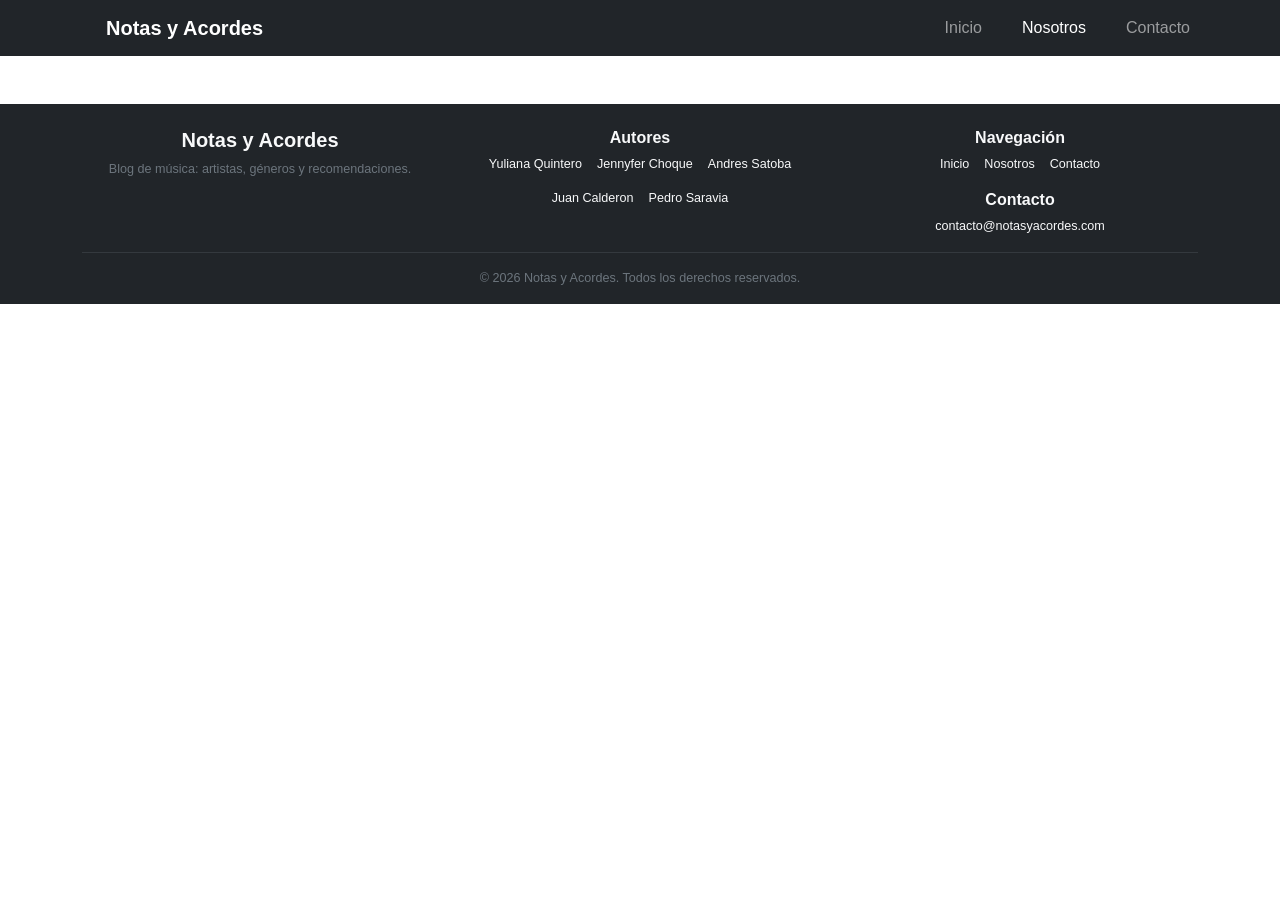
==== commit ee996e91: "Añadiendo main a la página de INICIO y Eliminando contenido main de About y Contact" ====
--- a/pages/About.html
+++ b/pages/About.html
@@ -31,21 +31,6 @@
 
         </div>
     </nav>
-<main>
-        <section class="contact-card">
-            <img src="https://images.unsplash.com/photo-1511671782779-c97d3d27a1d4?auto=format&fit=crop&w=800&q=80"
-                alt="Contacto Notas y Acordes">
-
-            <div class="contact-content">
-                <h2>Sobre Nosotros</h2>
-                <p>Notas y Acordes es un blog dedicado a la difusión de artistas emergentes y sus propuestas musicales.
-                    Creemos en la fuerza transformadora del arte humano, en el valor de la disciplina, el proceso
-                    creativo y la voz única de cada autor</p>
-
-            </div>
-        </section>
-
-    </main>
 
     <footer class="bg-dark text-light mt-5 pt-4 pb-3">
         <div class="container">
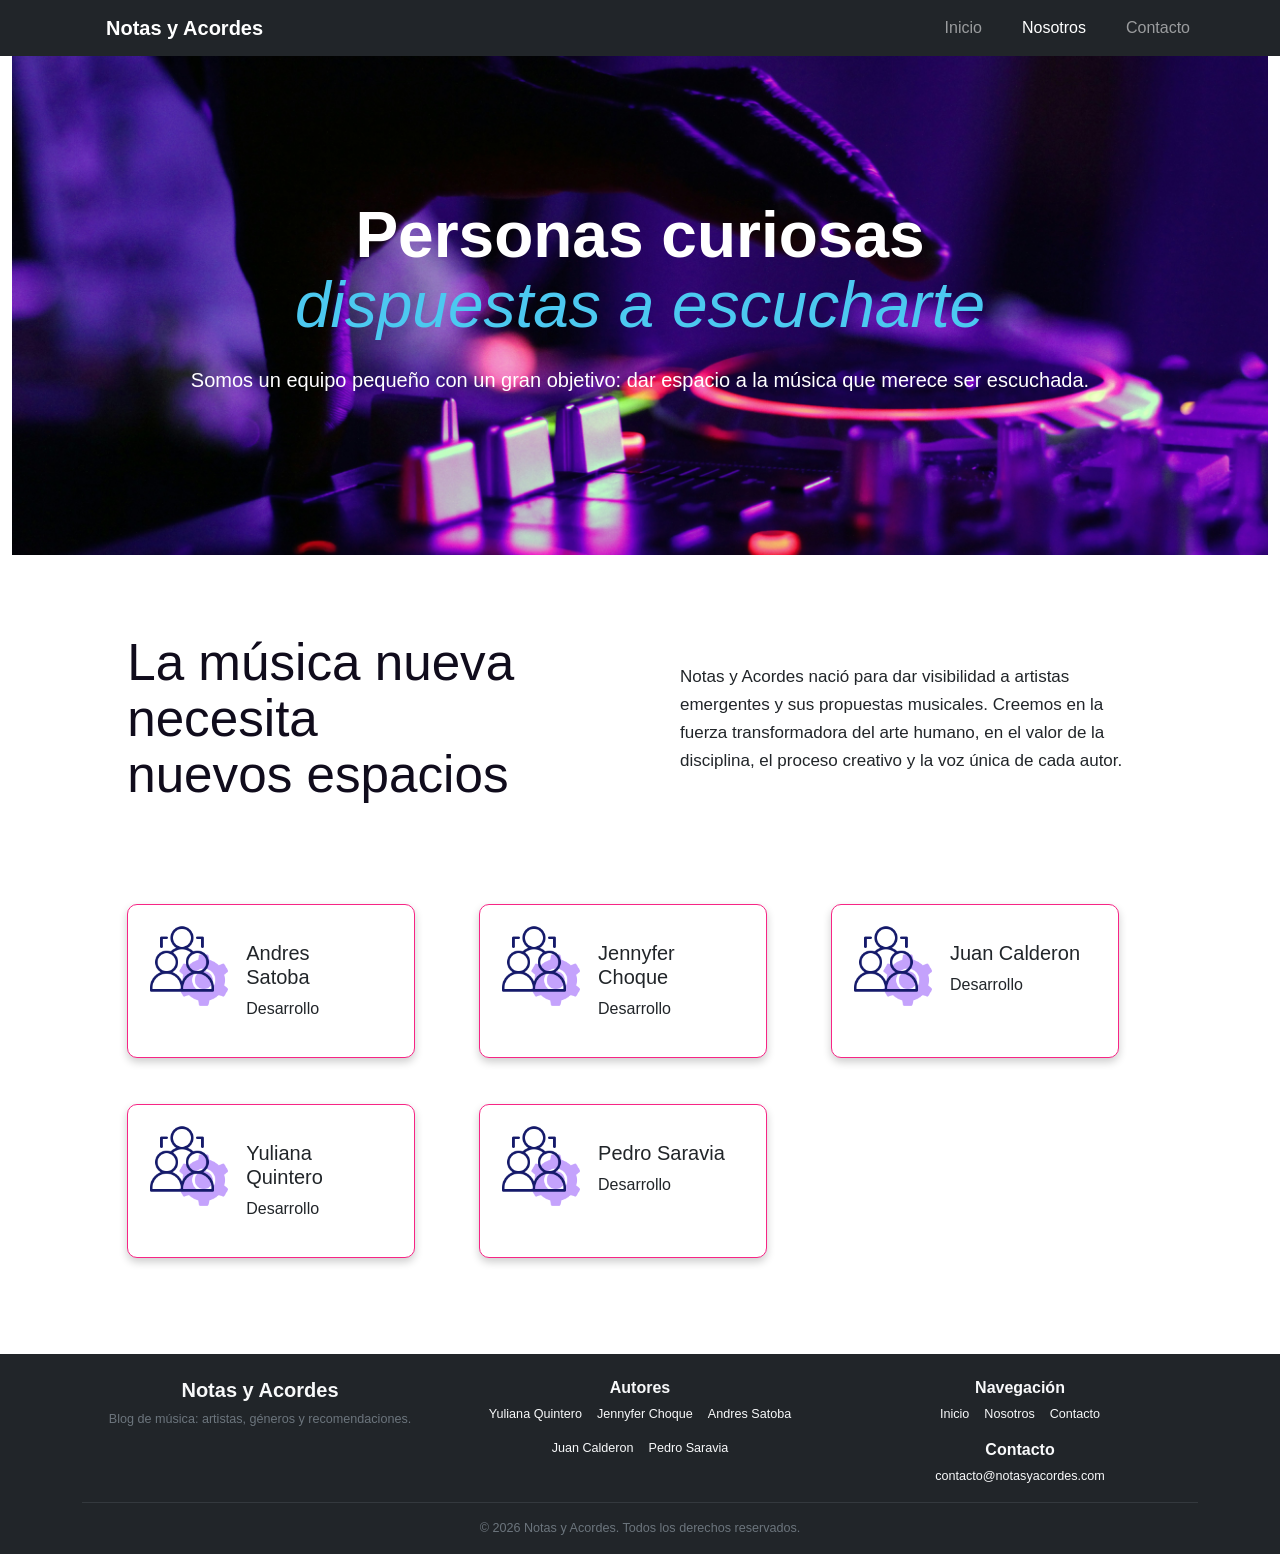
==== commit 08f547e5: "Actualizando contenido About y Contact" ====
--- a/pages/About.html
+++ b/pages/About.html
@@ -31,6 +31,126 @@
 
         </div>
     </nav>
+
+     <main class="container-fluid">
+
+        <section id="container-1" class="position-relative overflow-hidden d-flex align-items-center justify-content-center">
+
+            <img
+                src="/img/marcela-laskoski-YrtFlrLo2DQ-unsplash.jpg"
+                class="img-fluid w-100 h-100 object-fit-cover position-absolute top-0 start-0" alt="Consola de DJ">
+            <div class="position-relative text-white text-center p-4">
+
+                <h2 class="display-4 fw-bold">
+                    Personas curiosas <br>
+                    <em class="fw-normal">dispuestas a escucharte</em>
+                </h2>
+
+                <p class="lead mt-4">
+                    Somos un equipo pequeño con un gran objetivo:
+                    dar espacio a la música que merece ser escuchada.
+                </p>
+
+            </div>
+
+        </section>
+        <section id="container-2">
+            <div class="container-2-title">
+
+                <h2>
+                    La música nueva <br>
+                    necesita <br>
+                    nuevos espacios
+                </h2>
+
+            </div>
+
+            <div>
+
+                <p>
+                    Notas y Acordes nació para dar visibilidad a artistas emergentes y sus propuestas musicales.
+                    Creemos en la fuerza transformadora del arte humano, en el valor de la disciplina, 
+                    el proceso creativo y la voz única de cada autor. 
+
+                </p>
+
+            </div>
+
+        </section>
+
+        <section id="container-cards">
+            <div class="card mb-3" style="width: 18rem">
+                <div class="row g-0">
+                    <div class="col-md-4">
+                    <img src="/img/teamwork_4849423.png" class="img-fluid rounded-start" alt="...">
+                    </div>
+                    <div class="col-md-8">
+                    <div class="card-body">
+                        <h5 class="card-title">Andres Satoba</h5>
+                        <p class="card-text">Desarrollo</p>
+                    </div>
+                    </div>
+                </div>
+            </div>
+
+            <div class="card mb-3" style="width: 18rem ">
+                <div class="row g-0">
+                    <div class="col-md-4">
+                    <img src="/img/teamwork_4849423.png" class="img-fluid rounded-start" alt="...">
+                    </div>
+                    <div class="col-md-8">
+                    <div class="card-body">
+                        <h5 class="card-title">Jennyfer Choque</h5>
+                        <p class="card-text">Desarrollo</p>
+                    </div>
+                    </div>
+                </div>
+            </div>
+
+            <div class="card mb-3" style="width: 18rem">
+                <div class="row g-0">
+                    <div class="col-md-4">
+                    <img src="/img/teamwork_4849423.png" class="img-fluid rounded-start" alt="...">
+                    </div>
+                    <div class="col-md-8">
+                    <div class="card-body">
+                        <h5 class="card-title">Juan Calderon</h5>
+                        <p class="card-text">Desarrollo</p>
+                    </div>
+                    </div>
+                </div>
+            </div>
+
+            <div class="card mb-3" style="width: 18rem">
+                <div class="row g-0">
+                    <div class="col-md-4">
+                    <img src="/img/teamwork_4849423.png" class="img-fluid rounded-start" alt="...">
+                    </div>
+                    <div class="col-md-8">
+                    <div class="card-body">
+                        <h5 class="card-title">Yuliana Quintero</h5>
+                        <p class="card-text">Desarrollo</p>
+                    </div>
+                    </div>
+                </div>
+            </div>
+
+            <div class="card mb-3" style="width: 18rem">
+                <div class="row g-0">
+                    <div class="col-md-4">
+                    <img src="/img/teamwork_4849423.png" class="img-fluid rounded-start" alt="...">
+                    </div>
+                    <div class="col-md-8">
+                    <div class="card-body">
+                        <h5 class="card-title">Pedro Saravia</h5>
+                        <p class="card-text">Desarrollo</p>
+                    </div>
+                    </div>
+                </div>
+            </div>
+        </section>
+
+    </main>
 
     <footer class="bg-dark text-light mt-5 pt-4 pb-3">
         <div class="container">
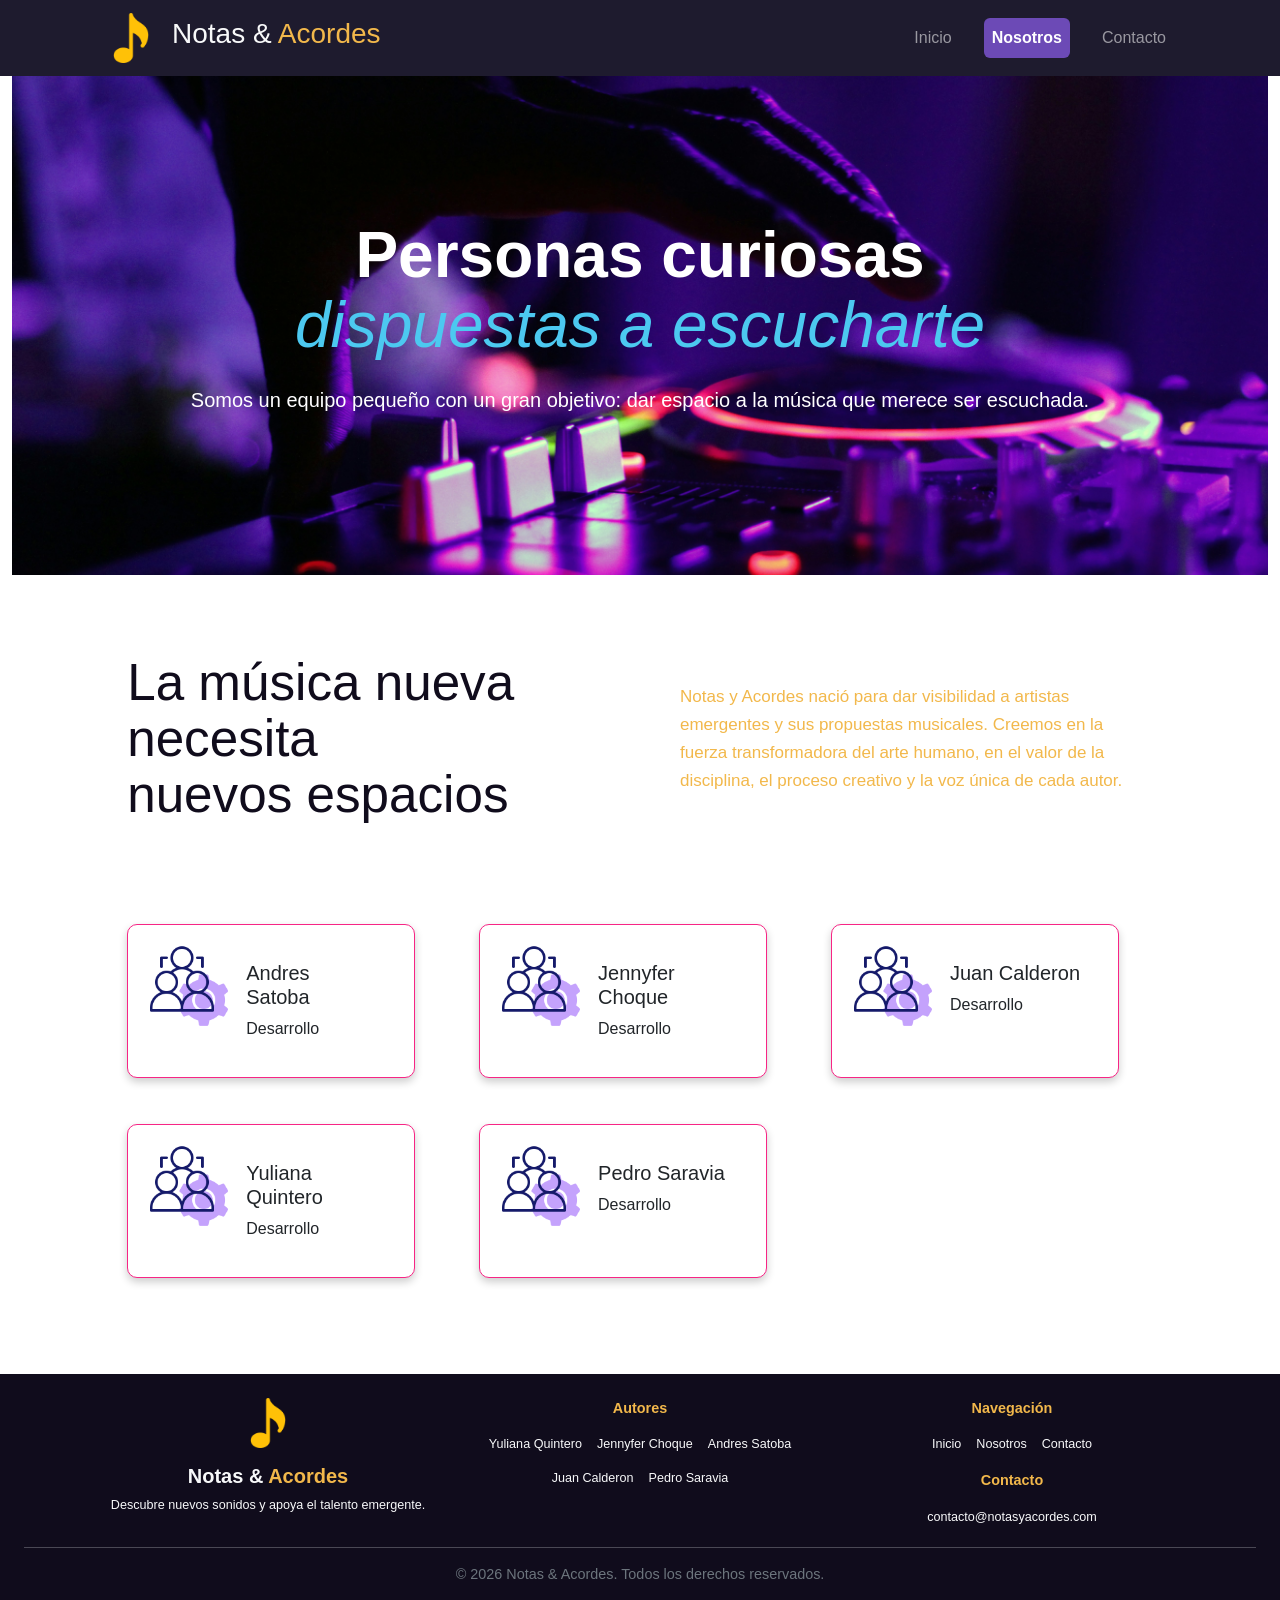
==== commit 8d58c1a9: "Estructura la página index con Bootstrap y actualiza el navbar y footer de todas las páginas, conser" ====
--- a/pages/About.html
+++ b/pages/About.html
@@ -4,31 +4,29 @@
 <head>
     <meta charset="UTF-8">
     <meta name="viewport" content="width=device-width, initial-scale=1.0">
-    <link href="https://cdn.jsdelivr.net/npm/bootstrap@5.3.8/dist/css/bootstrap.min.css" rel="stylesheet"
-        integrity="sha384-sRIl4kxILFvY47J16cr9ZwB07vP4J8+LH7qKQnuqkuIAvNWLzeN8tE5YBujZqJLB" crossorigin="anonymous">
-    <link rel="stylesheet" href="../style/about.css">
     <title>Notas y Acordes | Nosotros</title>
+    <link rel="shortcut icon" href="/img/index/nota-musical.png" type="image/x-icon">
+    <link href="https://cdn.jsdelivr.net/npm/bootstrap@5.3.8/dist/css/bootstrap.min.css" rel="stylesheet" integrity="sha384-sRIl4kxILFvY47J16cr9ZwB07vP4J8+LH7qKQnuqkuIAvNWLzeN8tE5YBujZqJLB" crossorigin="anonymous">
+    <link rel="stylesheet" href="/style/navbar_footer.css">
+    <link rel="stylesheet" href="/style/about.css">
 </head>
 
 <body>
-    <nav class="navbar navbar-expand-lg navbar-dark bg-dark sticky-top">
+    <nav class="navbar navbar-expand-lg navbar-dark sticky-top">
         <div class="container">
-
-            <a class="navbar-brand fw-bold" href="../index.html">Notas y Acordes</a>
-
-            <button class="navbar-toggler" type="button" data-bs-toggle="collapse" data-bs-target="#menu"
-                aria-controls="menu" aria-expanded="false" aria-label="Abrir menú">
+            <a class="navbar-brand" href="#"><img src="/img/index/nota-musical.png" alt="Nota"></a>
+            <h3 class="text-light">Notas & <span>Acordes</span></h3>
+            <button class="navbar-toggler" type="button" data-bs-toggle="collapse" data-bs-target="#navbarText"
+                aria-controls="navbarText" aria-expanded="false" aria-label="Toggle navigation">
                 <span class="navbar-toggler-icon"></span>
             </button>
-
-            <div class="collapse navbar-collapse" id="menu">
-                <ul class="navbar-nav ms-auto">
-                    <li class="nav-item"><a class="nav-link" href="../index.html">Inicio</a></li>
-                    <li class="nav-item"><a class="nav-link active" href="About.html">Nosotros</a></li>
-                    <li class="nav-item"><a class="nav-link" href="Contact.html">Contacto</a></li>
+            <div class="collapse navbar-collapse text-end" id="navbarText">
+                <ul class="navbar-nav ms-auto me-4 mb-2 mb-lg-0">
+                    <li class="nav-item"><a class="nav-link inactive" href="/index.html">Inicio</a></li>
+                    <li class="nav-item"><a class="nav-link active fw-semibold rounded-2 p-2" aria-current="page" href="/pages/About.html">Nosotros</a></li>
+                    <li class="nav-item"><a class="nav-link inactive" href="/pages/Contact.html">Contacto</a></li>
                 </ul>
             </div>
-
         </div>
     </nav>
 
@@ -37,7 +35,7 @@
         <section id="container-1" class="position-relative overflow-hidden d-flex align-items-center justify-content-center">
 
             <img
-                src="/img/marcela-laskoski-YrtFlrLo2DQ-unsplash.jpg"
+                src="/img/about/marcela-laskoski-YrtFlrLo2DQ-unsplash.jpg"
                 class="img-fluid w-100 h-100 object-fit-cover position-absolute top-0 start-0" alt="Consola de DJ">
             <div class="position-relative text-white text-center p-4">
 
@@ -82,7 +80,7 @@
             <div class="card mb-3" style="width: 18rem">
                 <div class="row g-0">
                     <div class="col-md-4">
-                    <img src="/img/teamwork_4849423.png" class="img-fluid rounded-start" alt="...">
+                    <img src="/img/about/teamwork_4849423.png" class="img-fluid rounded-start" alt="...">
                     </div>
                     <div class="col-md-8">
                     <div class="card-body">
@@ -96,7 +94,7 @@
             <div class="card mb-3" style="width: 18rem ">
                 <div class="row g-0">
                     <div class="col-md-4">
-                    <img src="/img/teamwork_4849423.png" class="img-fluid rounded-start" alt="...">
+                    <img src="/img/about/teamwork_4849423.png" class="img-fluid rounded-start" alt="...">
                     </div>
                     <div class="col-md-8">
                     <div class="card-body">
@@ -110,7 +108,7 @@
             <div class="card mb-3" style="width: 18rem">
                 <div class="row g-0">
                     <div class="col-md-4">
-                    <img src="/img/teamwork_4849423.png" class="img-fluid rounded-start" alt="...">
+                    <img src="/img/about/teamwork_4849423.png" class="img-fluid rounded-start" alt="...">
                     </div>
                     <div class="col-md-8">
                     <div class="card-body">
@@ -124,7 +122,7 @@
             <div class="card mb-3" style="width: 18rem">
                 <div class="row g-0">
                     <div class="col-md-4">
-                    <img src="/img/teamwork_4849423.png" class="img-fluid rounded-start" alt="...">
+                    <img src="/img/about/teamwork_4849423.png" class="img-fluid rounded-start" alt="...">
                     </div>
                     <div class="col-md-8">
                     <div class="card-body">
@@ -138,7 +136,7 @@
             <div class="card mb-3" style="width: 18rem">
                 <div class="row g-0">
                     <div class="col-md-4">
-                    <img src="/img/teamwork_4849423.png" class="img-fluid rounded-start" alt="...">
+                    <img src="/img/about/teamwork_4849423.png" class="img-fluid rounded-start" alt="...">
                     </div>
                     <div class="col-md-8">
                     <div class="card-body">
@@ -152,51 +150,44 @@
 
     </main>
 
-    <footer class="bg-dark text-light mt-5 pt-4 pb-3">
-        <div class="container">
-            <div class="row gy-4">
+    <footer class="text-light text-center py-4">
+        <div class="container d-flex justify-content-between flex-wrap">
+            <div class="col-md-4 d-flex flex-column justify-content-center align-items-center">
+                <div class="d-flex flex-column align-items-center flex-wrap">
+                    <img src="/img/index/nota-musical.png" alt="Nota">
+                    <h5 class="fw-bold mt-3">Notas & <span>Acordes</span></h5>
+                </div>
+                <p class="small">Descubre nuevos sonidos y apoya el talento emergente.</p>
+            </div>
 
-                <div class="col-md-4">
-                    <h5 class="fw-bold">Notas y Acordes</h5>
-                    <p class="small text-secondary mb-0">
-                        Blog de música: artistas, géneros y recomendaciones.
-                    </p>
-                </div>
+            <div class="col-md-4">
+                <p class="fw-bold">Autores</p>
+                <ul class="list-unstyled small mb-0">
+                    <li>Yuliana Quintero</li>
+                    <li>Jennyfer Choque</li>
+                    <li>Andres Satoba</li>
+                    <li>Juan Calderon</li>
+                    <li>Pedro Saravia</li>
+                </ul>
+            </div>
 
-                <div class="col-md-4">
-                    <h6 class="fw-bold">Autores</h6>
-                    <ul class="list-unstyled small mb-0">
-                        <li>Yuliana Quintero</li>
-                        <li>Jennyfer Choque</li>
-                        <li>Andres Satoba</li>
-                        <li>Juan Calderon</li>
-                        <li>Pedro Saravia</li>
-                    </ul>
-                </div>
-
-                <div class="col-md-4">
-                    <h6 class="fw-bold">Navegación</h6>
-                    <ul class="list-unstyled small mb-3">
-                        <li><a class="link-light text-decoration-none" href="../index.html">Inicio</a></li>
-                        <li><a class="link-light text-decoration-none" href="About.html">Nosotros</a></li>
-                        <li><a class="link-light text-decoration-none" href="Contact.html">Contacto</a></li>
-                    </ul>
-                    <h6 class="fw-bold">Contacto</h6>
+            <div class="col-md-4">
+                <p class="fw-bold">Navegación</p>
+                <ul class="list-unstyled small mb-3">
+                    <li><a class="link-light text-decoration-none" href="/index.html">Inicio</a></li>
+                    <li><a class="link-light text-decoration-none" href="#">Nosotros</a></li>
+                    <li><a class="link-light text-decoration-none" href="/pages/Contact.html">Contacto</a></li>
+                </ul>
+                <div>
+                    <p class="fw-bold">Contacto</p>
                     <p class="small mb-0">contacto@notasyacordes.com</p>
                 </div>
-
             </div>
-
-            <hr class="border-secondary">
-            <p class="text-center small text-secondary mb-0">
-                &copy; 2026 Notas y Acordes. Todos los derechos reservados.
-            </p>
         </div>
+        <hr>
+        <p class="text-secondary mb-0">© 2026 Notas & Acordes. Todos los derechos reservados.</p>
     </footer>
-<script src="https://cdn.jsdelivr.net/npm/bootstrap@5.3.8/dist/js/bootstrap.bundle.min.js"
-        integrity="sha384-FKyoEForCGlyvwx9Hj09JcYn3nv7wiPVlz7YYwJrWVcXK/BmnVDxM+D2scQbITxI"
-        crossorigin="anonymous"></script>
+    <script src="https://cdn.jsdelivr.net/npm/bootstrap@5.3.8/dist/js/bootstrap.bundle.min.js"  integrity="sha384-FKyoEForCGlyvwx9Hj09JcYn3nv7wiPVlz7YYwJrWVcXK/BmnVDxM+D2scQbITxI" crossorigin="anonymous"></script>
 </body>
 
-</html>
-
+</html>
--- a/style/navbar_footer.css
+++ b/style/navbar_footer.css
@@ -0,0 +1,28 @@
+:root {
+    --morado-oscuro: #1E1B2E; /* Color principal para el navbar, el footer y los fondos oscuros. Transmite identidad y profundidad. */
+    --morado-musical: #6C4AB6; /* Para botones principales, enlaces activos e íconos destacados. Representa creatividad. */
+    --amarillo-dorado: #F2B84B; /* Para pequeños detalles, etiquetas y elementos que quieras resaltar. Evoca luces de escenario y energía. */
+    --lila-claro: #F5F3FA; /* Para fondos de secciones y tarjetas. Aporta una apariencia limpia y moderna. */
+    --blanco: #FFFFFF; /* Para fondos, textos sobre colores oscuros y espacios de lectura. Mejora la claridad visual. */
+}
+
+/* Navbar y footer */
+.navbar, footer {
+    background: var(--morado-oscuro);
+}
+
+.navbar-brand img, footer img {
+    width: 50px;
+}
+
+.navbar span, footer h5 span {
+    color: var(--amarillo-dorado);
+}
+
+.nav-link.active {
+    background: var(--morado-musical);
+}
+
+div p:first-child {
+    color: var(--amarillo-dorado);
+}
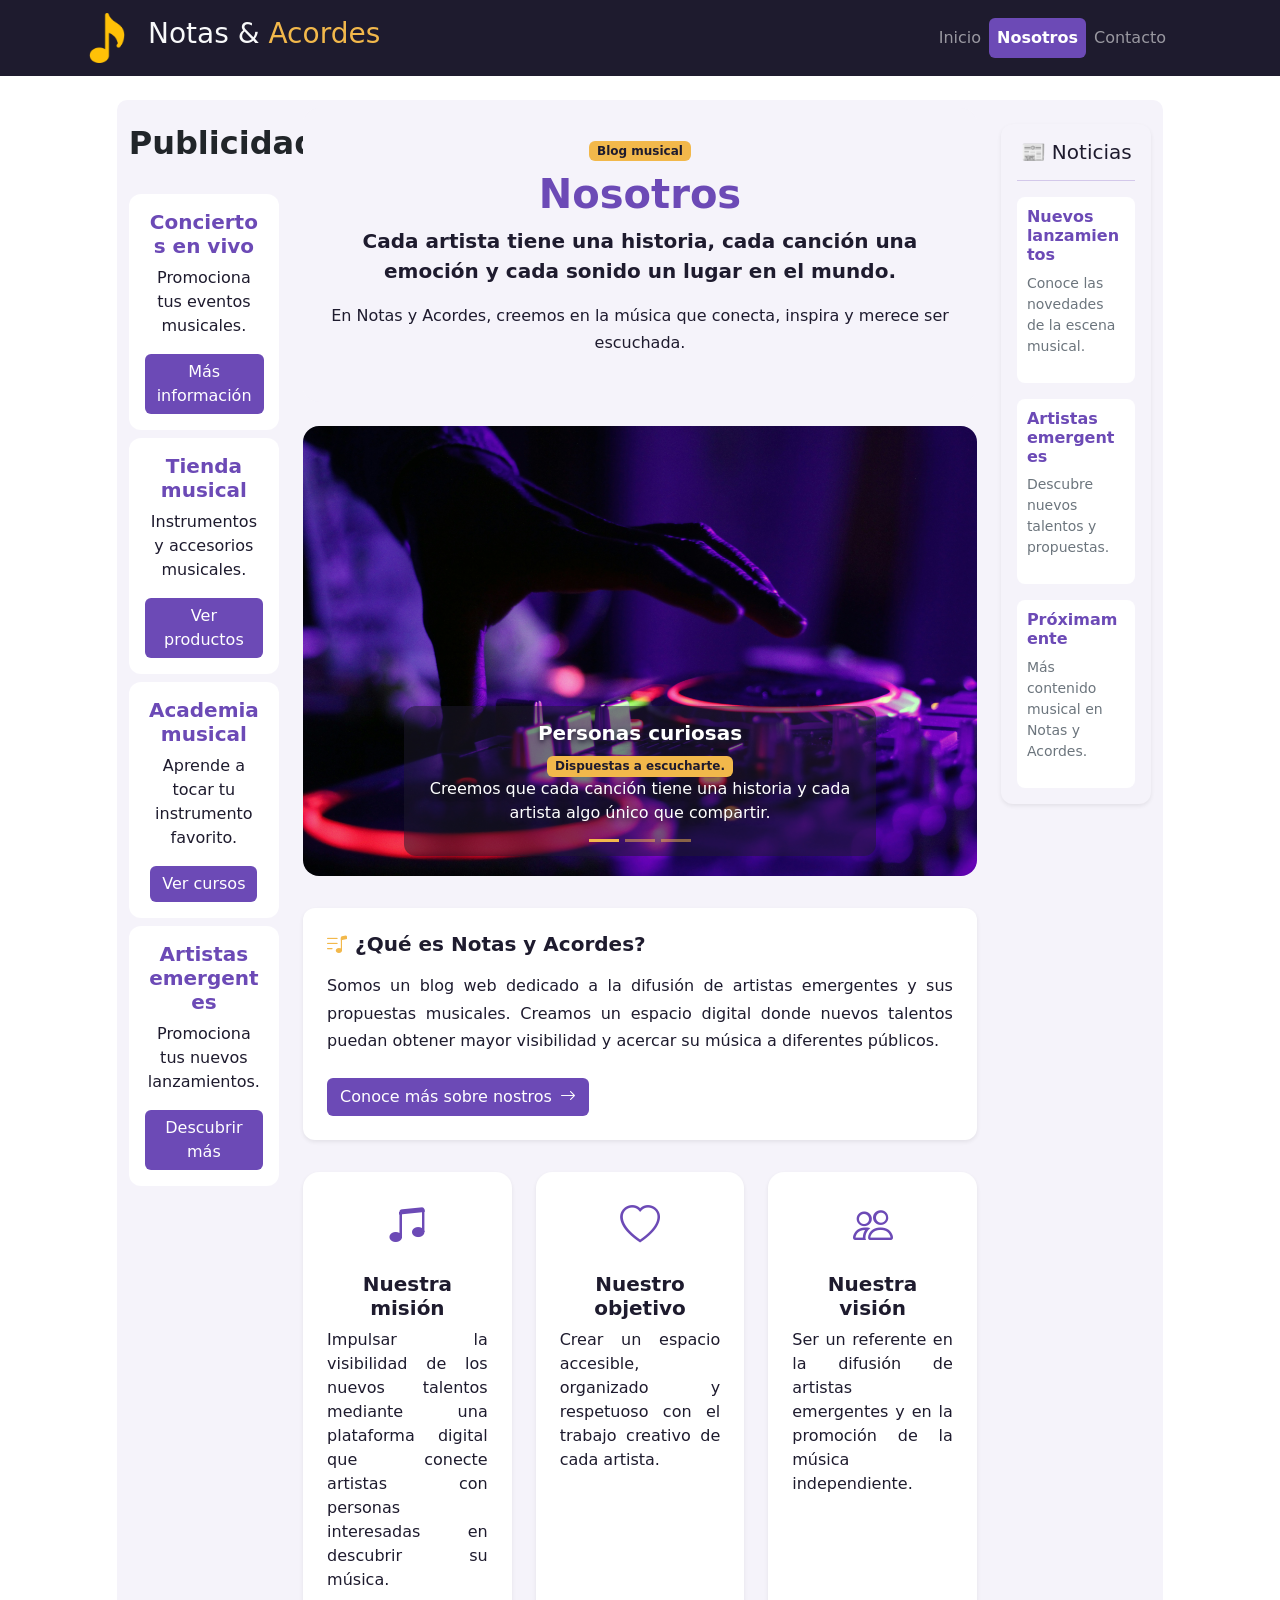
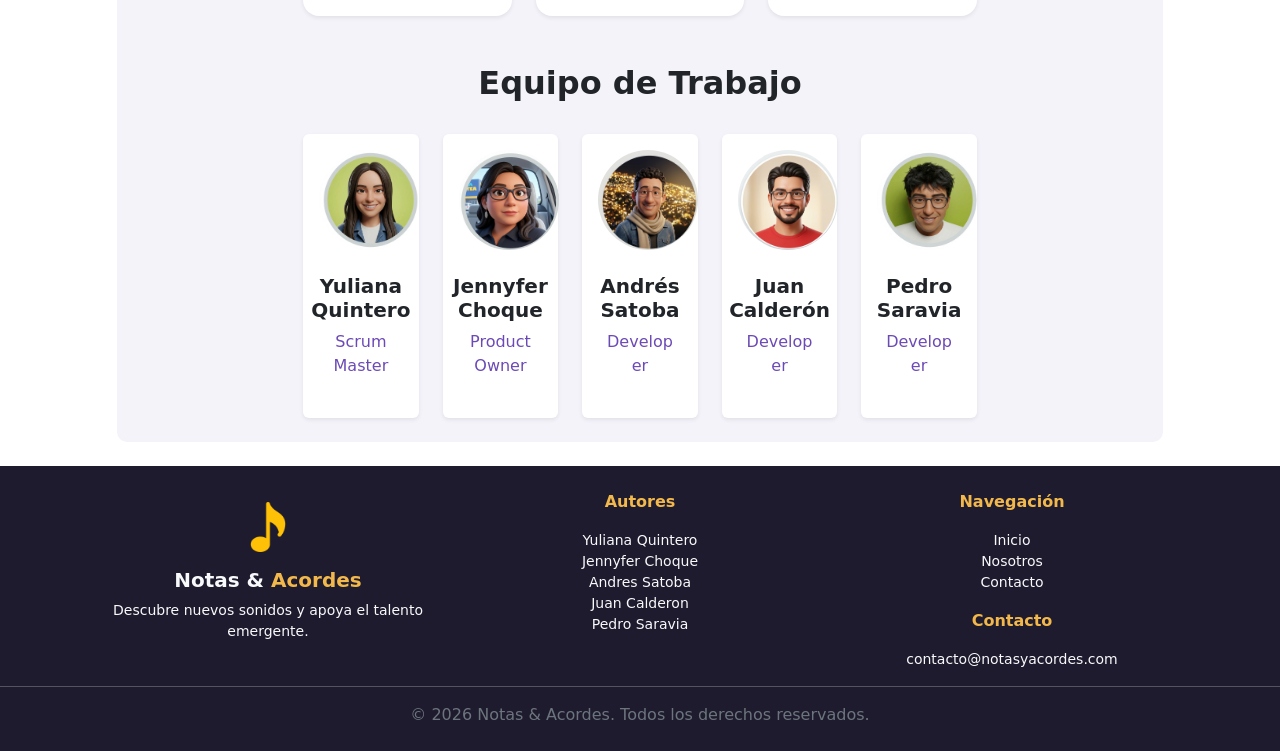
==== commit 99dfd610: "Actualizando páginas de About y Contact con Bootstrap y estilos CSS" ====
--- a/pages/About.html
+++ b/pages/About.html
@@ -6,9 +6,12 @@
     <meta name="viewport" content="width=device-width, initial-scale=1.0">
     <title>Notas y Acordes | Nosotros</title>
     <link rel="shortcut icon" href="/img/index/nota-musical.png" type="image/x-icon">
-    <link href="https://cdn.jsdelivr.net/npm/bootstrap@5.3.8/dist/css/bootstrap.min.css" rel="stylesheet" integrity="sha384-sRIl4kxILFvY47J16cr9ZwB07vP4J8+LH7qKQnuqkuIAvNWLzeN8tE5YBujZqJLB" crossorigin="anonymous">
+    <link rel="stylesheet" href="https://cdn.jsdelivr.net/npm/bootstrap-icons@1.11.3/font/bootstrap-icons.min.css">
+    <link href="https://cdn.jsdelivr.net/npm/bootstrap@5.3.8/dist/css/bootstrap.min.css" rel="stylesheet"
+        integrity="sha384-sRIl4kxILFvY47J16cr9ZwB07vP4J8+LH7qKQnuqkuIAvNWLzeN8tE5YBujZqJLB" crossorigin="anonymous">
     <link rel="stylesheet" href="/style/navbar_footer.css">
     <link rel="stylesheet" href="/style/about.css">
+    
 </head>
 
 <body>
@@ -23,132 +26,230 @@
             <div class="collapse navbar-collapse text-end" id="navbarText">
                 <ul class="navbar-nav ms-auto me-4 mb-2 mb-lg-0">
                     <li class="nav-item"><a class="nav-link inactive" href="/index.html">Inicio</a></li>
-                    <li class="nav-item"><a class="nav-link active fw-semibold rounded-2 p-2" aria-current="page" href="/pages/About.html">Nosotros</a></li>
+                    <li class="nav-item"><a class="nav-link active fw-semibold rounded-2 p-2" aria-current="page"
+                            href="/pages/About.html">Nosotros</a></li>
                     <li class="nav-item"><a class="nav-link inactive" href="/pages/Contact.html">Contacto</a></li>
                 </ul>
             </div>
         </div>
     </nav>
 
-     <main class="container-fluid">
-
-        <section id="container-1" class="position-relative overflow-hidden d-flex align-items-center justify-content-center">
-
-            <img
-                src="/img/about/marcela-laskoski-YrtFlrLo2DQ-unsplash.jpg"
-                class="img-fluid w-100 h-100 object-fit-cover position-absolute top-0 start-0" alt="Consola de DJ">
-            <div class="position-relative text-white text-center p-4">
-
-                <h2 class="display-4 fw-bold">
-                    Personas curiosas <br>
-                    <em class="fw-normal">dispuestas a escucharte</em>
-                </h2>
-
-                <p class="lead mt-4">
-                    Somos un equipo pequeño con un gran objetivo:
-                    dar espacio a la música que merece ser escuchada.
-                </p>
-
-            </div>
-
-        </section>
-        <section id="container-2">
-            <div class="container-2-title">
-
-                <h2>
-                    La música nueva <br>
-                    necesita <br>
-                    nuevos espacios
-                </h2>
-
-            </div>
-
-            <div>
-
-                <p>
-                    Notas y Acordes nació para dar visibilidad a artistas emergentes y sus propuestas musicales.
-                    Creemos en la fuerza transformadora del arte humano, en el valor de la disciplina, 
-                    el proceso creativo y la voz única de cada autor. 
-
-                </p>
-
-            </div>
-
-        </section>
-
-        <section id="container-cards">
-            <div class="card mb-3" style="width: 18rem">
-                <div class="row g-0">
-                    <div class="col-md-4">
-                    <img src="/img/about/teamwork_4849423.png" class="img-fluid rounded-start" alt="...">
-                    </div>
-                    <div class="col-md-8">
+    <main class="container-fluid d-flex justify-content-center">
+        <div class="col-12 col-xl-10 row g-4 my-4">
+
+            <div class="col-12 col-md-3 col-lg-2 d-flex flex-column gap-2">
+                <h2 class="fw-bold mb-4">Publicidad</h2>
+                <article class="card publicidad">
+                    <div class="card-body text-center">
+                        <h5 class="card-title fw-bold">Conciertos en vivo</h5>
+                        <p class="card-text">Promociona tus eventos musicales.</p>
+                        <a href="#" class="btn btn-publicidad">Más información</a>
+                    </div>
+                </article>
+
+                <article class="card publicidad">
+                    <div class="card-body text-center">
+                        <h5 class="card-title fw-bold">Tienda musical</h5>
+                        <p class="card-text">Instrumentos y accesorios musicales.</p>
+                        <a href="#" class="btn btn-publicidad">Ver productos</a>
+                    </div>
+                </article>
+
+                <article class="card publicidad">
+                    <div class="card-body text-center">
+                        <h5 class="card-title fw-bold">Academia musical</h5>
+                        <p class="card-text">Aprende a tocar tu instrumento favorito.</p>
+                        <a href="#" class="btn btn-publicidad">Ver cursos</a>
+                    </div>
+                </article>
+
+                <article class="card publicidad">
+                    <div class="card-body text-center">
+                        <h5 class="card-title fw-bold">Artistas emergentes</h5>
+                        <p class="card-text">Promociona tus nuevos lanzamientos.</p>
+                        <a href="#" class="btn btn-publicidad">Descubrir más</a>
+                    </div>
+                </article>
+            </div>
+            <section class="col-12 col-md-9 col-lg-8 mt-2 d-flex flex-column gap-4">
+                <div class="nosotros-intro text-center">
+                    <span class="badge">Blog musical</span>
+                    <h1 class="fw-bold mt-2">Nosotros</h1>
+                    <strong>Cada artista tiene una historia, cada canción una emoción y cada sonido un lugar en el
+                        mundo.</strong>
+                    <p class="mt-3">En Notas y Acordes, creemos en la música que conecta, inspira y merece ser
+                        escuchada.</p>
+                </div>
+                <div id="carouselExampleDark" class="carousel carousel-dark slide">
+                    <div class="carousel-indicators my-4">
+                        <button type="button" data-bs-target="#carouselExampleDark" data-bs-slide-to="0" class="active"
+                            aria-current="true" aria-label="Slide 1"></button>
+                        <button type="button" data-bs-target="#carouselExampleDark" data-bs-slide-to="1"
+                            aria-label="Slide 2"></button>
+                        <button type="button" data-bs-target="#carouselExampleDark" data-bs-slide-to="2"
+                            aria-label="Slide 3"></button>
+                    </div>
+                    <div class="carousel-inner">
+                        <div class="carousel-item active" data-bs-interval="10000">
+                            <img src="/img/about/marcela-laskoski-YrtFlrLo2DQ-unsplash.jpg" class="d-block w-100"
+                                alt="...">
+                            <div class="carousel-caption d-block">
+                                <h5>Personas curiosas</h5>
+                                <span class="badge">Dispuestas a escucharte.</span>
+                                <p>Creemos que cada canción tiene una historia y cada artista algo único que compartir.
+                                </p>
+                            </div>
+                        </div>
+                        <div class="carousel-item" data-bs-interval="2000">
+                            <img src="/img/about/marcela-laskoski-YrtFlrLo2DQ-unsplash.jpg" class="d-block w-100"
+                                alt="...">
+                            <div class="carousel-caption d-block">
+                                <h5>Nuevas voces</h5>
+                                <span class="badge">Grandes historias por descubrir.</span>
+                                <p>Damos espacio a artistas emergentes y a propuestas musicales que merecen ser
+                                    escuchadas.</p>
+                            </div>
+                        </div>
+                        <div class="carousel-item">
+                            <img src="/img/about/marcela-laskoski-YrtFlrLo2DQ-unsplash.jpg" class="d-block w-100"
+                                alt="...">
+                            <div class="carousel-caption d-block">
+                                <h5>Unidos por la música</h5>
+                                <span class="badge">Sonidos que nos conectan.</span>
+                                <p>Queremos crear un espacio para descubrir, compartir y disfrutar la música juntos.</p>
+                            </div>
+                        </div>
+                    </div>
+                </div>
+                <div class="card sobre-nosotros my-2 border-0 shadow-sm">
+                    <div class="card-body p-4">
+                        <h5 class="card-title fw-bold mb-3"><i class="bi bi-music-note-list me-2"></i>¿Qué es Notas y
+                            Acordes?</h5>
+                        <p class="card-text  mb-4">Somos un blog web dedicado a la difusión de artistas emergentes y sus
+                            propuestas musicales. Creamos un espacio digital donde nuevos talentos puedan obtener mayor
+                            visibilidad y acercar su música a diferentes públicos.</p>
+                        <a href="#" class="btn btn-sobre-nosotros">Conoce más sobre nostros<i
+                                class="bi bi-arrow-right ms-2"></i></a>
+                    </div>
+                </div>
+
+                <div class="row g-4 mb-4 nosotros-valores">
+
+                    <div class="col-12 col-md-4">
+                        <div class="card h-100 text-center p-4 border-0 shadow-sm">
+                            <i class="bi bi-music-note-beamed fs-1 mb-3"></i>
+                            <h5 class="card-title fw-bold">Nuestra misión</h5>
+                            <p class="card-text">Impulsar la visibilidad de los nuevos talentos mediante una plataforma
+                                digital que conecte artistas con personas interesadas en descubrir su música.</p>
+                        </div>
+                    </div>
+
+                    <div class="col-12 col-md-4">
+                        <div class="card h-100 text-center p-4 border-0 shadow-sm">
+                            <i class="bi bi-heart fs-1 mb-3"></i>
+                            <h5 class="card-title fw-bold">Nuestro objetivo</h5>
+                            <p class="card-text">Crear un espacio accesible, organizado y respetuoso con el trabajo
+                                creativo de cada artista.</p>
+                        </div>
+                    </div>
+
+                    <div class="col-12 col-md-4">
+                        <div class="card h-100 text-center p-4 border-0 shadow-sm">
+                            <i class="bi bi-people fs-1 mb-3"></i>
+                            <h5 class="card-title fw-bold">Nuestra visión</h5>
+                            <p class="card-text">Ser un referente en la difusión de artistas emergentes y en la
+                                promoción de la música independiente.</p>
+                        </div>
+                    </div>
+
+                </div>
+                <h2 class="text-center fw-bold">Equipo de Trabajo</h2>
+
+                <div class="row row-cols-1 row-cols-sm-2 row-cols-md-3 row-cols-xl-5 g-4 mb-4">
+
+                    <div class="col">
+                        <div class="card equipo-card border-0 shadow-sm text-center p-3 h-100"">
+                            <img src="/img/about/Yuliana_Quitero.jpg" class="foto-equipo rounded-circle mx-auto mb-3"
+                                alt="Yuliana Quintero">
+                            <div class="card-body p-2 d-flex flex-column">
+                                <h5 class="card-title fw-bold">Yuliana Quintero</h5>
+                                <p class="rol-equipo mt-auto">Scrum Master</p>
+                            </div>
+                        </div>
+                    </div>
+
+                    <div class="col">
+                        <div class="card equipo-card border-0 shadow-sm text-center p-3 h-100"">
+                            <img src="/img/about/Jennyfer_Choque.jpg" class="foto-equipo rounded-circle mx-auto mb-3"
+                                alt="Jennyfer Choque">
+                            <div class="card-body p-2 d-flex flex-column">
+                                <h5 class="card-title fw-bold">Jennyfer Choque</h5>
+                                <p class="rol-equipo mt-auto">Product Owner</p>
+                            </div>
+                        </div>
+                    </div>
+
+                    <div class="col">
+                        <div class="card equipo-card border-0 shadow-sm text-center p-3 h-100"">
+                            <img src="/img/about/Andres_Satoba.jpg" class="foto-equipo rounded-circle mx-auto mb-3"
+                                alt="Andrés Satoba">
+                            <div class="card-body p-2 d-flex flex-column">
+                                <h5 class="card-title fw-bold">Andrés Satoba</h5>
+                                <p class="rol-equipo mt-auto">Developer</p>
+                            </div>
+                        </div>
+                    </div>
+
+                    <div class="col">
+                        <div class="card equipo-card border-0 shadow-sm text-center p-3 h-100"">
+                            <img src="/img/about/Juan_Caderon.jpg" class="foto-equipo rounded-circle mx-auto mb-3"
+                                alt="Juan Calderón">
+                            <div class="card-body p-2 d-flex flex-column">
+                                <h5 class="card-title fw-bold">Juan Calderón</h5>
+                                <p class="rol-equipo mt-auto">Developer</p>
+                            </div>
+                        </div>
+                    </div>
+
+                    <div class="col">
+                        <div class="card equipo-card border-0 shadow-sm text-center p-3 h-100"">
+                            <img src="/img/about/Pedro_Saravia.jpg" class="foto-equipo rounded-circle mx-auto mb-3"
+                                alt="Pedro Saravia">
+                            <div class="card-body p-2 d-flex flex-column">
+                                <h5 class="card-title fw-bold">Pedro Saravia</h5>
+                                <p class="rol-equipo mt-auto">Developer</p>
+                            </div>
+                        </div>
+                    </div>
+
+                </div>
+            </section>
+
+            <aside class="col-12 col-md-12 col-lg-2">
+                <div class="card noticias shadow-sm border-0 mb-4">
                     <div class="card-body">
-                        <h5 class="card-title">Andres Satoba</h5>
-                        <p class="card-text">Desarrollo</p>
-                    </div>
-                    </div>
-                </div>
-            </div>
-
-            <div class="card mb-3" style="width: 18rem ">
-                <div class="row g-0">
-                    <div class="col-md-4">
-                    <img src="/img/about/teamwork_4849423.png" class="img-fluid rounded-start" alt="...">
-                    </div>
-                    <div class="col-md-8">
-                    <div class="card-body">
-                        <h5 class="card-title">Jennyfer Choque</h5>
-                        <p class="card-text">Desarrollo</p>
-                    </div>
-                    </div>
-                </div>
-            </div>
-
-            <div class="card mb-3" style="width: 18rem">
-                <div class="row g-0">
-                    <div class="col-md-4">
-                    <img src="/img/about/teamwork_4849423.png" class="img-fluid rounded-start" alt="...">
-                    </div>
-                    <div class="col-md-8">
-                    <div class="card-body">
-                        <h5 class="card-title">Juan Calderon</h5>
-                        <p class="card-text">Desarrollo</p>
-                    </div>
-                    </div>
-                </div>
-            </div>
-
-            <div class="card mb-3" style="width: 18rem">
-                <div class="row g-0">
-                    <div class="col-md-4">
-                    <img src="/img/about/teamwork_4849423.png" class="img-fluid rounded-start" alt="...">
-                    </div>
-                    <div class="col-md-8">
-                    <div class="card-body">
-                        <h5 class="card-title">Yuliana Quintero</h5>
-                        <p class="card-text">Desarrollo</p>
-                    </div>
-                    </div>
-                </div>
-            </div>
-
-            <div class="card mb-3" style="width: 18rem">
-                <div class="row g-0">
-                    <div class="col-md-4">
-                    <img src="/img/about/teamwork_4849423.png" class="img-fluid rounded-start" alt="...">
-                    </div>
-                    <div class="col-md-8">
-                    <div class="card-body">
-                        <h5 class="card-title">Pedro Saravia</h5>
-                        <p class="card-text">Desarrollo</p>
-                    </div>
-                    </div>
-                </div>
-            </div>
-        </section>
+                        <h5 class="card-title text-center">📰 Noticias</h5>
+                        <hr>
+                        <article class="mb-3">
+                            <h6 class="fw-bold">Nuevos lanzamientos</h6>
+                            <p class="small text-secondary">Conoce las novedades de la escena musical.</p>
+                        </article>
+                        <article class="mb-3">
+                            <h6 class="fw-bold">Artistas emergentes</h6>
+                            <p class="small text-secondary">Descubre nuevos talentos y propuestas.</p>
+                        </article>
+                        <article>
+                            <h6 class="fw-bold">Próximamente</h6>
+                            <p class="small text-secondary">Más contenido musical en Notas y Acordes.</p>
+                        </article>
+                    </div>
+                </div>
+            </aside>
+
+        </div>
 
     </main>
+
 
     <footer class="text-light text-center py-4">
         <div class="container d-flex justify-content-between flex-wrap">
@@ -187,7 +288,9 @@
         <hr>
         <p class="text-secondary mb-0">© 2026 Notas & Acordes. Todos los derechos reservados.</p>
     </footer>
-    <script src="https://cdn.jsdelivr.net/npm/bootstrap@5.3.8/dist/js/bootstrap.bundle.min.js"  integrity="sha384-FKyoEForCGlyvwx9Hj09JcYn3nv7wiPVlz7YYwJrWVcXK/BmnVDxM+D2scQbITxI" crossorigin="anonymous"></script>
+    <script src="https://cdn.jsdelivr.net/npm/bootstrap@5.3.8/dist/js/bootstrap.bundle.min.js"
+        integrity="sha384-FKyoEForCGlyvwx9Hj09JcYn3nv7wiPVlz7YYwJrWVcXK/BmnVDxM+D2scQbITxI"
+        crossorigin="anonymous"></script>
 </body>
 
 </html>
--- a/style/navbar_footer.css
+++ b/style/navbar_footer.css
@@ -21,6 +21,7 @@
 
 .nav-link.active {
     background: var(--morado-musical);
+    display: inline-block;
 }
 
 div p:first-child {
--- a/style/about.css
+++ b/style/about.css
@@ -1,194 +1,232 @@
-:root {
-
-    --neon-pink: #f72585;
-    --vivid-royal: #3a0ca3;
-    --sky-aqua: #4cc9f0;
-    --ink: #100c1c;
-    --line: rgba(16, 12, 28, 0.14);
-}
-
-
-* {
-    box-sizing: border-box;
-}
-
-body {
-    min-height: 75vh;
-    min-width: 320px;
-    margin: 0;
-    font-family:"DM Sans", sans-serif;
-}
-
-header {
-    background: rgba(247, 245, 242, 0.9);
-    padding: 1rem 2rem;
+main {
+    background: var(--blanco);
+}
+
+main > .row {
+    background: var(--lila-claro);
+    border-radius: 10px;
+}
+
+.publicidad, .noticias {
+    border: none;
+    border-radius: 12px;
+    overflow: hidden;
+}
+
+.publicidad {
+    background: var(--blanco);
+    color: var(--morado-oscuro);
+}
+
+.publicidad h5, .noticias h6 {
+    color: var(--morado-musical);
+}
+
+.btn-publicidad {
+    background: var(--morado-musical);
+    color: var(--blanco);
+    border: none;
+}
+
+.btn-publicidad:hover {
+    background: var(--morado-oscuro);
+    color: var(--amarillo-dorado);
+}
+
+/* Presentación de Nosotros */
+.nosotros-intro {
+    padding: 30px 20px;
+    background: var(--lila-claro);
+    color: var(--morado-oscuro);
+    border-radius: 16px;
+}
+
+.nosotros-intro .badge {
+    background: var(--amarillo-dorado);
+    color: var(--morado-oscuro);
+}
+
+.nosotros-intro h1 {
+    color: var(--morado-musical);
+}
+
+.nosotros-intro strong {
+    display: block;
+    font-size: 20px;
+}
+
+.nosotros-intro p {
+    line-height: 1.7;
+}
+
+/* Carrusel */
+#carouselExampleDark {
+    border-radius: 16px;
+    overflow: hidden;
+}
+
+#carouselExampleDark .carousel-item img {
+    height: 450px;
+    object-fit: cover;
+}
+
+/* Texto del carrusel */
+#carouselExampleDark .carousel-caption {
+    background-color: rgba(30, 27, 46, 0.5);
+    padding: 15px;
+    border-radius: 12px;
+}
+
+#carouselExampleDark h5,
+#carouselExampleDark p {
+    color: var(--blanco);
+    text-shadow: 0 2px 5px var(--morado-oscuro);
+}
+
+#carouselExampleDark h5 {
+    font-weight: bold;
+}
+
+/* Etiquetas */
+#carouselExampleDark .badge {
+    background: var(--amarillo-dorado);
+    color: var(--morado-oscuro);
+}
+
+/* Indicadores */
+#carouselExampleDark .carousel-indicators button {
+    background-color: var(--amarillo-dorado);
+}
+
+/* Responsive */
+@media (max-width: 767px) {
+    #carouselExampleDark .carousel-item img {
+        height: 320px;
+    }
+
+    #carouselExampleDark .carousel-caption {
+        right: 5%;
+        left: 5%;
+        bottom: 10px;
+        padding: 10px;
+    }
+
+    #carouselExampleDark h5 {
+        font-size: 18px;
+    }
+
+    #carouselExampleDark .badge {
+        font-size: 12px;
+    }
+
+    #carouselExampleDark p {
+        font-size: 12px;
+        margin-bottom: 5px;
+    }
+}
+
+
+.sobre-nosotros {
+    background: var(--blanco);
+    color: var(--morado-oscuro);
+    border-radius: 12px;
+}
+
+.sobre-nosotros .card-title i {
+    color: var(--amarillo-dorado);
+}
+
+.sobre-nosotros .card-text {
+    line-height: 1.7;
+    text-align: justify;
+}
+
+.btn-sobre-nosotros {
+    background: var(--morado-musical);
+    color: var(--blanco);
+}
+
+.btn-sobre-nosotros:hover {
+    background: var(--morado-oscuro);
+    color: var(--blanco);
+}
+
+
+/* Tarjetas de Nosotros */
+.nosotros-valores .card {
+    background: var(--blanco);
+    color: var(--morado-oscuro);
+    border-radius: 16px;
+    transition: 0.3s;
+}
+
+.nosotros-valores .card-title {
+    color: var(--morado-oscuro);
+}
+
+.nosotros-valores .card-text {
+    text-align: justify;
+}
+
+.nosotros-valores .card i {
+    color: var(--morado-musical);
+}
+
+.nosotros-valores .card:hover {
+    transform: translateY(-5px);
+    box-shadow: 0 8px 20px rgba(30, 27, 46, 0.15) !important;
+}
+
+.foto-equipo {
+    width: 100px;
+    height: 100px;
+    object-fit: cover;
+}
+
+.rol-equipo {
+    color: var(--morado-musical);
+}
+
+.equipo-card .card-title {
+    min-height: 48px;
     display: flex;
-    justify-content: space-between;
-    position: sticky;
-    top: 0;
-    z-index: 100;
-}
-
-header h1 {
-    margin: 0;
-    font-size: 1.8rem;
-    color: #f39c12;
-}
-
-nav a {
-    color: var(--ink);
-    text-decoration: none;
-    margin-left: 1.5rem;
-    font-weight: 500;
-    transition: color 0.3s ease;
-}
-
-nav a:hover {
-    color: var(--neon-pink);
-}
-
-
-nav a:focus-visible {
-    outline: 2px solid var(--neon-pink);
-    outline-offset: 4px;
-}
-
-#container-1 {
-    display: flex;
-    flex-direction: column;
+    align-items: center;
     justify-content: center;
-    padding: 120px clamp(24px, 9vw, 145px);
-    background-color: var(--vivid-royal);
-}
-
-#container-1 h2 {
-    margin-top: 0;
-    font-size: clamp(2rem, 5vw, 4rem);
-    line-height: 1.1;
-}
-
-#container-1 h2 em {
-    color: var(--sky-aqua);
-}
-
-#container-2 {
-    display: grid;
-    grid-template-columns: 1fr 1fr;
-    gap: 80px;
-    padding: 80px clamp(24px, 9vw, 145px);
-    margin-bottom: 20px;
-    align-items: center;
-}
-
-#container-2 h2 {
-    margin: 0;
-    color: var(--ink);
-    font-size: clamp(2rem, 4vw, 3.5rem);
-    line-height: 1.1;
-}
-
-#container-2 p {
-    max-width: 650px;
-    margin: 0;
-    font-size: 17px;
-    line-height: 1.65;
-}
-
-#container-cards {
-    display: grid;
-    grid-template-columns: repeat(3, 1fr);
-    gap: 30px;
-    padding: 0 clamp(24px, 9vw, 145px);
-    margin-bottom: 80px;
-}
-
-.card {
-    border-radius: 10px;
-    border-color: var(--neon-pink);
-    box-shadow: 0 4px 8px rgba(0, 0, 0, 0.2);
-    padding: 20px;
-    width: 100%;
-}
-
-
-footer {
-    background-color: var(--ink);
-    text-align: center;
-    padding: 1.5rem;
-    font-size: 0.9rem;
-    color: #ffffff;
-}
-
-
-footer ul {
-    list-style: none;
-    padding: 0;
-    margin: 0 0 0.5rem;
-    display: flex;
-    justify-content: center;
-    flex-wrap: wrap;
-    gap: 15px;
-}
-
-
-@media (max-width: 900px) {
-
-
-    #container-cards {
-        grid-template-columns: repeat(2, 1fr);
-    }
-
-
-    #container-2 {
-        gap: 40px;
-    }
-}
-
-
-@media (max-width: 600px) {
-
-
-    header {
-        flex-direction: column;
-
-        align-items: center;
-
-        gap: 1rem;
-
-        padding: 1rem;
-    }
-
-
-    nav a {
-        margin-left: 0.5rem;
-        margin-right: 0.5rem;
-    }
-
-   
-    #container-2 {
-        grid-template-columns: 1fr;
-
-        gap: 30px;
-
-        padding-top: 60px;
-        padding-bottom: 60px;
-    }
-
-    #container-cards {
-        grid-template-columns: 1fr;
-        padding-left: 24px;
-        padding-right: 24px;
-    }
-
-    #container-1 {
-        padding-top: 80px;
-        padding-bottom: 80px;
-    }
-
-    footer ul {
-        flex-direction: column;
-        align-items: center;
-        gap: 8px;
-    }
-}
-
+}
+
+.equipo-card .rol-equipo {
+    margin-top: auto;
+}
+
+@media (max-width: 575px) {
+    .equipo-card {
+        padding: 1rem !important;
+    }
+}
+
+
+/* Noticias */
+.noticias {
+    background: var(--lila-claro);
+}
+
+.noticias article {
+    padding: 10px;
+    background: var(--blanco);
+    border-radius: 8px;
+}
+
+.noticias .card-title {
+    color: var(--morado-oscuro);
+}
+
+.noticias hr {
+    border-color: var(--morado-musical);
+}
+
+@media (max-width: 991px) {
+    .noticias {
+        max-width: 500px;
+        margin: 0 auto;
+    }
+}
